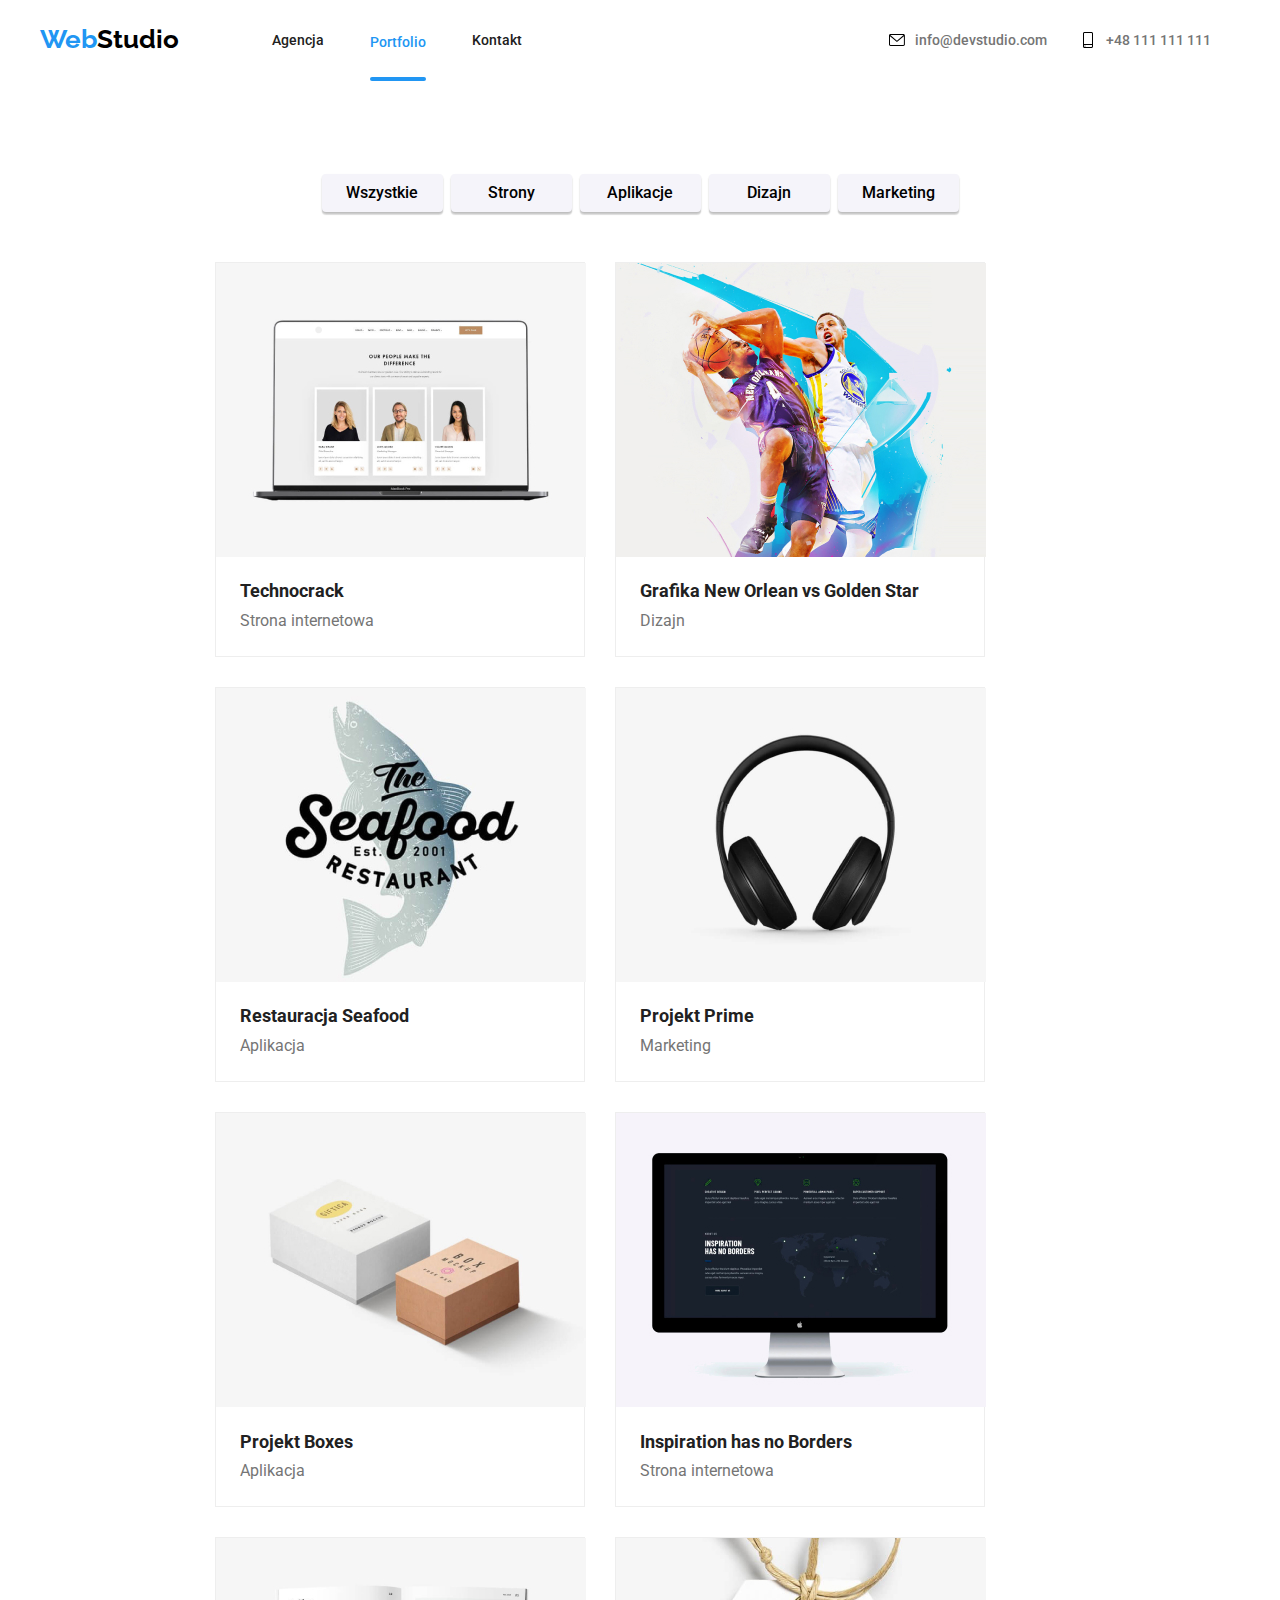
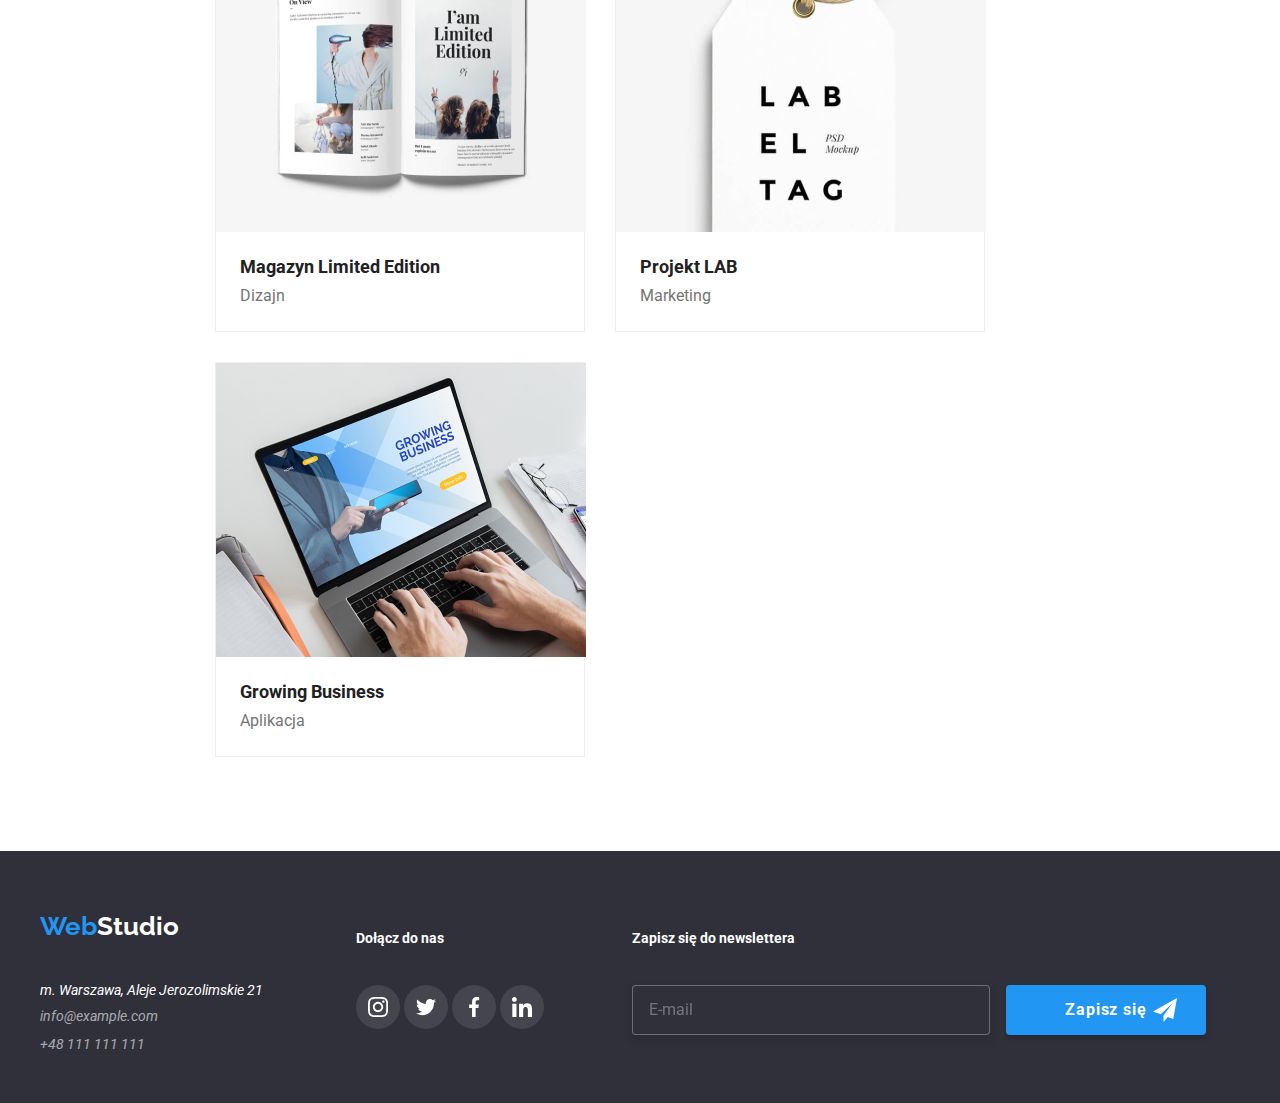
==== portfolio.html @ 0b4c778d "Initial commit" ====
<!DOCTYPE html>
<html lang="pl-PL">
  <head>
    <link
      rel="stylesheet"
      href="https://cdnjs.cloudflare.com/ajax/libs/modern-normalize/1.1.0/modern-normalize.css"
      integrity="sha512-Y0MM+V6ymRKN2zStTqzQ227DWhhp4Mzdo6gnlRnuaNCbc+YN/ZH0sBCLTM4M0oSy9c9VKiCvd4Jk44aCLrNS5Q=="
      crossorigin="anonymous"
      referrerpolicy="no-referrer"
    />
    <meta charset="UTF-8" />
    <meta http-equiv="X-UA-Compatible" content="IE=edge" />
    <meta name="viewport" content="width=device-width, initial-scale=1.0" />
    <title>Portfolio</title>
    <link
      href="https://fonts.googleapis.com/css2?family=Roboto:wght@400;500;700&display=swap"
      rel="stylesheet"
    />
    <link
      href="https://fonts.googleapis.com/css2?family=Raleway:wght@700&family=Roboto:wght@400;500;700&display=swap"
      rel="stylesheet"
    />
    <link rel="stylesheet" href="./css/main.min.css" />
  </head>
  <header class="header__section">
    <a href="index.html" class="header__webstudio"
      >Web<span class="header__studio-item">Studio</span></a
    >
    <nav class="header__link-item">
      <a href="./index.html" class="header__link ">Agencja </a>
      <a href="./portfolio.html" class="header__link color-line">Portfolio</a>
      <a href="./index.html" class="header__link">Kontakt</a>
    </nav>
    <div class="header__contact">
      <a href="mailto:info@devstudio.com" class="header__mail">
        <svg class="header__icon-mail-tel" height="16">
          <use href="./images/icons.svg#icon-email"></use>
        </svg>
        info@devstudio.com</a
      >
      <a href="tel:+48111111111" class="header__tel">
        <svg class="header__icon-mail-tel" height="16">
          <use href="./images/icons.svg#icon-smartphone"></use>
        </svg>
        +48 111 111 111</a
      >
    </div>
  </header>
    <main>
      <section class="box-button">
        <button class="btn">Wszystkie</button>
        <button class="btn">Strony</button>
        <button class="btn">Aplikacje</button>
        <button class="btn">Dizajn</button>
        <button class="btn">Marketing</button>
      </section>
      <section class="projects">
        <ul class="projects__box-set">
          <li class="projects__section-gray">
            <img
              src="./images/technocrack.jpeg"
              width="370"
              height="294"
              alt="Laptop"
            />
            <div class="box roll-up">
              <div class="overlay">
                <p>
                  Technocrack jest popularną platformą wykorzystywaną do
                  rozpowszechniania koronawirusa. Firmy wykorzystują tę
                  platformę do celów szpiegowskich i ataków na niezabezpieczone
                  serwery konkurencji
                </p>
              </div>
            </div>
            <p class="projects__menu-name">Technocrack</p>
            <p class="projects__menu-description">Strona internetowa</p>
          </li>
          <li class="projects__section-gray">
            <img
              src="./images/new_orleans.jpeg"
              width="370"
              height="294"
              alt="Gracze basketball"
            />
            <div class="box roll-up">
              <div class="overlay">
                <p>
                  Technocrack jest popularną platformą wykorzystywaną do
                  rozpowszechniania koronawirusa. Firmy wykorzystują tę
                  platformę do celów szpiegowskich i ataków na niezabezpieczone
                  serwery konkurencji
                </p>
              </div>
            </div>
            <p class="projects__menu-name">Grafika New Orlean vs Golden Star</p>
            <p class="projects__menu-description">Dizajn</p>
          </li>
          <li class="projects__section-gray">
            <img
              src="./images/seafood.jpeg"
              width="370"
              height="294"
              alt="Restauracja Seafood"
            />
            <div class="box roll-up">
              <div class="overlay">
                <p>
                  Technocrack jest popularną platformą wykorzystywaną do
                  rozpowszechniania koronawirusa. Firmy wykorzystują tę
                  platformę do celów szpiegowskich i ataków na niezabezpieczone
                  serwery konkurencji
                </p>
              </div>
            </div>
            <p class="projects__menu-name">Restauracja Seafood</p>
            <p class="projects__menu-description">Aplikacja</p>
          </li>
          <li class="projects__section-gray">
            <img
              src="./images/prime.jpeg"
              width="370"
              height="294"
              alt="Słuchawki"
            />
            <div class="box roll-up">
              <div class="overlay">
                <p>
                  Technocrack jest popularną platformą wykorzystywaną do
                  rozpowszechniania koronawirusa. Firmy wykorzystują tę
                  platformę do celów szpiegowskich i ataków na niezabezpieczone
                  serwery konkurencji
                </p>
              </div>
            </div>
            <p class="projects__menu-name">Projekt Prime</p>
            <p class="projects__menu-description">Marketing</p>
          </li>
          <li class="projects__section-gray">
            <img
              src="./images/boxes.jpeg"
              width="370"
              height="294"
              alt="Pudełka"
            />
            <div class="box roll-up">
              <div class="overlay">
                <p>
                  Technocrack jest popularną platformą wykorzystywaną do
                  rozpowszechniania koronawirusa. Firmy wykorzystują tę
                  platformę do celów szpiegowskich i ataków na niezabezpieczone
                  serwery konkurencji
                </p>
              </div>
            </div>
            <p class="projects__menu-name">Projekt Boxes</p>
            <p class="projects__menu-description">Aplikacja</p>
          </li>
          <li class="projects__section-gray">
            <img
              src="./images/monitor.jpeg"
              width="370"
              height="294"
              alt="Monitor"
            />
            <div class="box roll-up">
              <div class="overlay">
                <p>
                  Technocrack jest popularną platformą wykorzystywaną do
                  rozpowszechniania koronawirusa. Firmy wykorzystują tę
                  platformę do celów szpiegowskich i ataków na niezabezpieczone
                  serwery konkurencji
                </p>
              </div>
            </div>
            <p class="projects__menu-name">Inspiration has no Borders</p>
            <p class="projects__menu-description">Strona internetowa</p>
          </li>
          <li class="projects__section-gray">
            <img
              src="./images/press.jpeg"
              width="370"
              height="294"
              alt="Magazyn"
            />
            <div class="box roll-up">
              <div class="overlay">
                <p>
                  Technocrack jest popularną platformą wykorzystywaną do
                  rozpowszechniania koronawirusa. Firmy wykorzystują tę
                  platformę do celów szpiegowskich i ataków na niezabezpieczone
                  serwery konkurencji
                </p>
              </div>
            </div>
            <p class="projects__menu-name">Magazyn Limited Edition</p>
            <p class="projects__menu-description">Dizajn</p>
          </li>
          <li class="projects__section-gray">
            <img src="./images/lab.jpeg" width="370" height="294" alt="LAB" />
            <div class="box roll-up">
              <div class="overlay">
                <p>
                  Technocrack jest popularną platformą wykorzystywaną do
                  rozpowszechniania koronawirusa. Firmy wykorzystują tę
                  platformę do celów szpiegowskich i ataków na niezabezpieczone
                  serwery konkurencji
                </p>
              </div>
            </div>
            <p class="projects__menu-name">Projekt LAB</p>
            <p class="projects__menu-description">Marketing</p>
          </li>
          <li class="projects__section-gray">
            <img
              src="./images/business.jpeg"
              width="370"
              height="294"
              alt="Laptop"
            />
            <div class="box roll-up">
              <div class="overlay">
                <p>
                  Technocrack jest popularną platformą wykorzystywaną do
                  rozpowszechniania koronawirusa. Firmy wykorzystują tę
                  platformę do celów szpiegowskich i ataków na niezabezpieczone
                  serwery konkurencji
                </p>
              </div>
            </div>
            <p class="projects__menu-name">Growing Business</p>
            <p class="projects__menu-description">Aplikacja</p>
          </li>
        </ul>
      </section>
    </main>
    <footer class="footer">
      <section class="footer__adress">
        <div class="footer__container footer__media-set">
          <div class="footer__set-logo-adress">
            <a href="index.html" class="footer__webstudio-item"
              >Web<span class="footer__studio-item">Studio</span></a
            >
            <address>
              <div class="footer__street-item">
                <p class="footer__addr-street">
                  m. Warszawa, Aleje Jerozolimskie 21
                </p>
              </div>
              <div class="footer__adress-item">
                <a
                  href="mailto:info@example.com"
                  class="footer__mail-tel-item header__link"
                  >info@example.com</a
                >
              </div>
              <div class="footer__adress-item">
                <a
                  href="tel:+48111111111"
                  class="footer__mail-tel-item header__link"
                  >+48 111 111 111</a
                >
              </div>
            </address>
          </div>
          <div class="footer-social-media">
            <h4 class="footer__white_writing">Dołącz do nas</h4>
            <div class="social-media">
              <svg class="footer__social-media-icon">
                <use
                  href="./images/icons.svg#icon-instagram"
                  width="20"
                  height="20"
                  x="12"
                  y="12"
                ></use>
              </svg>
              <svg class="footer__social-media-icon">
                <use
                  href="./images/icons.svg#icon-twitter"
                  width="20"
                  height="20"
                  x="12"
                  y="12"
                ></use>
              </svg>
              <svg class="footer__social-media-icon">
                <use
                  href="./images/icons.svg#icon-facebook"
                  width="20"
                  height="20"
                  x="12"
                  y="12"
                ></use>
              </svg>
              <svg class="footer__social-media-icon">
                <use
                  href="./images/icons.svg#icon-linkedin"
                  width="20"
                  height="20"
                  x="12"
                  y="12"
                ></use>
              </svg>
            </div>
          </div>
          <div class="footer__newsletter">
              <h4>Zapisz się do newslettera</h4>
              <div class="footer-email"></div>
                <input
                  class="footer__input-newsletter"
                  type="email"
                  name="email"
                  required
                  placeholder="E-mail"
                />
                <button class="btn-services button-second" type="submit">
                  <span class="footer__title-newsletter">Zapisz się</span>
                </button>
                <svg class="footer__icon-send" viewBox="0 0 32 32" width="24">
                  <use href="./images/icons.svg#icon-send"></use>
                </svg>
            </div>
          </div>
        </div>
      </section>
    </footer>
  </body>
</html>
---- css/main.min.css ----
header{margin:auto;height:80px;width:100%;display:-webkit-box;display:-ms-flexbox;display:flex;justify-items:center;width:1200px}.header__container{display:-webkit-box;display:-ms-flexbox;display:flex;justify-items:center;width:1200px}.header__link{color:#212121;font-weight:500;font-size:14px;padding-right:46px;-webkit-transition:250ms cubic-bezier(0.4, 0, 0.2, 1);transition:250ms cubic-bezier(0.4, 0, 0.2, 1)}.header__link:hover,.header__link:focus{color:#2196f3}.header__mail{display:-webkit-box;display:-ms-flexbox;display:flex;width:161px;font-weight:500;font-size:14px;color:#757575;-webkit-transition:250ms cubic-bezier(0.4, 0, 0.2, 1);transition:250ms cubic-bezier(0.4, 0, 0.2, 1)}.header__mail:hover .header__icon-mail-tel,.header__tel:hover .header__icon-mail-tel{fill:#2196f3}.header__mail:hover,.header__mail:focus{color:#2196f3;fill:#2196f3;-webkit-transition:250ms cubic-bezier(0.4, 0, 0.2, 1);transition:250ms cubic-bezier(0.4, 0, 0.2, 1)}.header__tel{display:-webkit-box;display:-ms-flexbox;display:flex;width:160px;font-weight:500;font-size:14px;color:#757575;-webkit-transition:250ms cubic-bezier(0.4, 0, 0.2, 1);transition:250ms cubic-bezier(0.4, 0, 0.2, 1)}.header__tel:hover,.header__tel:focus{color:#2196f3;fill:#2196f3;-webkit-transition:250ms cubic-bezier(0.4, 0, 0.2, 1);transition:250ms cubic-bezier(0.4, 0, 0.2, 1)}.header__icon-mail{width:16px;margin-right:10px}.header__studio-item{font-family:"Raleway",sans-serif;font-weight:700;font-size:26px;line-height:31px;color:#000;padding-right:93px}.header__webstudio{font-family:"Raleway",sans-serif;font-weight:700;font-size:26px;line-height:31px;color:#2196f3;padding-top:24px;margin:0px}.header__link-item{display:-webkit-box;display:-ms-flexbox;display:flex;width:630px;margin:0px;padding-top:32px}.header__contact{margin:0px;padding-top:32px;display:-webkit-box;display:-ms-flexbox;display:flex;gap:30px}.header__icon-mail-tel{width:16px;margin-right:10px}body{margin:0;font-family:"Roboto",sans-serif;font-weight:400;font-size:16px;background:var(--Ligth-Grey)}ul{list-style-type:none}a{text-decoration:none}a [href],.btn{cursor:pointer;-webkit-transition:250ms cubic-bezier(0.4, 0, 0.2, 1);transition:250ms cubic-bezier(0.4, 0, 0.2, 1)}h3{font-weight:700;font-size:14px}h4{color:#fff;font-family:"Roboto",sans-serif;font-weight:700;line-height:16px;font-size:14px}.slider{margin-top:1px;max-width:1600vw;height:600px}.slider__container{position:absolute;width:100%;height:600px;background-color:rgba(47,48,58,.4);background-image:-webkit-gradient(linear, left bottom, left top, from(rgba(44, 44, 44, 0.7)), color-stop(35%, rgba(44, 44, 44, 0.2)), color-stop(65%, rgba(44, 44, 44, 0.2)), color-stop(65%, rgba(44, 44, 44, 0.2)), to(rgba(44, 44, 44, 0.7))),url("../images/team.png");background-image:linear-gradient(0deg, rgba(44, 44, 44, 0.7) 0%, rgba(44, 44, 44, 0.2) 35%, rgba(44, 44, 44, 0.2) 65%, rgba(44, 44, 44, 0.2) 65%, rgba(44, 44, 44, 0.7) 100%),url("../images/team.png");background-repeat:norepeat;background-position:center;display:-webkit-box;display:-ms-flexbox;display:flex;-webkit-box-orient:vertical;-webkit-box-direction:normal;-ms-flex-direction:column;flex-direction:column;-webkit-box-align:center;-ms-flex-align:center;align-items:center}.slider__header{font-weight:900;font-size:44px;text-align:center;text-transform:uppercase;color:#fff;padding-top:200px;padding-bottom:50px;margin:0px}.offer__button{margin:0px}.btn-services{background-color:#2196f3;-webkit-box-shadow:0px 4px 4px rgba(0,0,0,.15);box-shadow:0px 4px 4px rgba(0,0,0,.15);border-radius:4px;width:200px;height:50px}.btn-services:hover{background-color:rgba(17,135,232,.8941176471);-webkit-transition:250ms cubic-bezier(0.4, 0, 0.2, 1);transition:250ms cubic-bezier(0.4, 0, 0.2, 1)}.button{display:-webkit-box;display:-ms-flexbox;display:flex;-webkit-box-pack:center;-ms-flex-pack:center;justify-content:center;padding-top:30px}.button-newsletter{margin-left:12px;position:absolute;background-color:#2196f3;-webkit-box-shadow:0px 4px 4px rgba(0,0,0,.15);box-shadow:0px 4px 4px rgba(0,0,0,.15);border-radius:4px;fill:#fff;color:#fff;cursor:pointer;-webkit-transition:250ms cubic-bezier(0.4, 0, 0.2, 1);transition:250ms cubic-bezier(0.4, 0, 0.2, 1)}.button-second{background:#2196f3;border-radius:4px;font-weight:700;font-size:16px;line-height:1.88;letter-spacing:.06em;-webkit-box-shadow:0px 4px 4px rgba(0,0,0,.15);box-shadow:0px 4px 4px rgba(0,0,0,.15);border:0;border-radius:4px;color:#fff;cursor:pointer}.button-second:hover{-webkit-transition:250ms cubic-bezier(0.4, 0, 0.2, 1);transition:250ms cubic-bezier(0.4, 0, 0.2, 1);background-color:rgba(17,135,232,.95)}.btn{width:121px;height:38px;font-weight:500;font-size:16px;text-align:center;background-color:#f5f4fa;border-radius:4px;-webkit-box-shadow:0px 3px 1px rgba(0,0,0,.1),0px 1px 2px rgba(0,0,0,.08),0px 2px 2px rgba(0,0,0,.12);box-shadow:0px 3px 1px rgba(0,0,0,.1),0px 1px 2px rgba(0,0,0,.08),0px 2px 2px rgba(0,0,0,.12);border-radius:4px;border:0px;margin:0px 4px}.btn:hover{color:#fff;background-color:#2196f3}.main{display:-webkit-box;display:-ms-flexbox;display:flex;-ms-flex-preferred-size:calc((100% - 90px)/4);flex-basis:calc((100% - 90px)/4);-webkit-box-pack:center;-ms-flex-pack:center;justify-content:center;padding-bottom:94px}.main__container{width:1200px;display:block}.main__container-icon{padding:0px;margin:94px 0 0 0;display:-webkit-box;display:-ms-flexbox;display:flex;-webkit-column-gap:30px;-moz-column-gap:30px;column-gap:30px}.main__container-icon-item{width:270px;height:120px;background:#f5f4fa;border-radius:4px;margin-bottom:30px;display:-webkit-box;display:-ms-flexbox;display:flex;-webkit-box-pack:center;-ms-flex-pack:center;justify-content:center;-webkit-box-align:center;-ms-flex-align:center;align-items:center;color:red;margin:0}.main__proper-set{width:1200px;display:-webkit-box;display:-ms-flexbox;display:flex;padding:30px 0 0 0;-webkit-box-pack:center;-ms-flex-pack:center;justify-content:center;margin:0}.main__header{margin-right:30px}.main__txt-body{font-family:"Roboto";font-weight:400;font-size:14px;line-height:24px;color:#757575;width:270px;height:75px}h3{padding-bottom:10px}.main__main-txt-body{font-weight:400;font-size:14px;color:#757575;width:270px;height:75px;margin:0px}.team{padding-top:94px;background-color:#f5f4fa;margin:0px;display:-webkit-box;display:-ms-flexbox;display:flex;-webkit-box-pack:center;-ms-flex-pack:center;justify-content:center}.team__container{margin:0px}.team__header{text-align:center;font-weight:700;font-size:36px;line-height:42px;color:#212121;margin:0px;padding-top:94px}.team__box-team{display:-webkit-box;display:-ms-flexbox;display:flex;-webkit-box-pack:center;-ms-flex-pack:center;justify-content:center;display:flex-box;-ms-flex-preferred-size:calc((100% - 90px)/4);flex-basis:calc((100% - 90px)/4);gap:30px;padding-top:186px;margin:0px;padding:50px 215px 94px 215px}.team__box-item{background-color:#fff;width:270px;-webkit-box-shadow:0px 1px 3px rgba(0,0,0,.12),0px 1px 1px rgba(0,0,0,.14),0px 2px 1px rgba(0,0,0,.2);box-shadow:0px 1px 3px rgba(0,0,0,.12),0px 1px 1px rgba(0,0,0,.14),0px 2px 1px rgba(0,0,0,.2);border-radius:0px 0px 4px 4px}.team__txt-position{font-weight:400;font-size:16px;color:#757575;text-align:center}.team__txt-name{font-weight:500;font-size:16px;text-align:center;margin-top:30px}.team__social-media{padding:16px 32px 18px 32px;height:56px;padding:0;display:-webkit-box;display:-ms-flexbox;display:flex;-webkit-box-pack:center;-ms-flex-pack:center;justify-content:center;gap:10px;-webkit-box-orient:horizontal;-webkit-box-direction:normal;-ms-flex-direction:row;flex-direction:row;margin-bottom:30px;-webkit-transition:250ms cubic-bezier(0.4, 0, 0.2, 1);transition:250ms cubic-bezier(0.4, 0, 0.2, 1)}.team__social-media-icon{fill:#afb1b8;width:44px;height:44px;border-radius:50%;background-color:#fff;cursor:pointer;-webkit-transition:250ms cubic-bezier(0.4, 0, 0.2, 1);transition:250ms cubic-bezier(0.4, 0, 0.2, 1)}.team__social-media-icon:hover{background-color:#2196f3;fill:#fff}.our-customers{width:auto}.our-customers__header{text-align:center;font-weight:700;font-size:36px;line-height:42px;color:#212121;margin:0px;padding-top:94px}.our-customers__container{display:-webkit-box;display:-ms-flexbox;display:flex;-webkit-box-pack:center;-ms-flex-pack:center;justify-content:center;justify-items:center;padding:50px 0 94px 0;gap:30px}.our-customers__client-box{display:-webkit-box;display:-ms-flexbox;display:flex;-webkit-box-pack:center;-ms-flex-pack:center;justify-content:center;justify-items:center;-webkit-box-align:center;-ms-flex-align:center;align-items:center;width:170px;height:92px;border:1px solid #afb1b8;border-radius:4px;cursor:pointer}.our-customers__icon{width:106;height:60;fill:#afb1b8;cursor:pointer;-webkit-transition:250ms cubic-bezier(0.4, 0, 0.2, 1);transition:250ms cubic-bezier(0.4, 0, 0.2, 1)}.our-customers__client-box:hover{border:1px solid #2196f3}.our-customers__icon:hover{fill:#2196f3}.footer{display:-webkit-box;display:-ms-flexbox;display:flex;width:100%;height:252px;background:#2f303a;display:flex;-webkit-box-pack:center;-ms-flex-pack:center;justify-content:center}.footer__adress{display:block;padding-top:60px}.footer__container{width:1200px;display:block}.footer__media-set{display:-webkit-box;display:-ms-flexbox;display:flex;gap:70px}.footer__set-logo-adress{width:246px}.footer__webstudio-item{font-family:"Raleway";font-style:normal;font-weight:700;font-size:26px;color:#2196f3}.footer__studio-item{font-family:"Raleway";font-weight:700;font-size:26px;line-height:31px;color:#fff}.footer__street-item{padding-top:20px;width:1200px}.footer__addr-street{font-weight:400;font-size:14px;color:#fff;margin:0px;padding-top:20px}.footer__mail-tel-item{font-weight:400;font-size:14px;color:rgba(255,255,255,.6)}.white-writing_footer{margin:0;padding:0}.footer-social-media{display:block;width:206px}.footer__input-newsletter{position:relative;width:358px;height:50px;border:1px solid rgba(255,255,255,.3);-webkit-filter:drop-shadow(0px 4px 4px rgba(0, 0, 0, 0.15));filter:drop-shadow(0px 4px 4px rgba(0, 0, 0, 0.15));border-radius:4px;background-color:#2f303a;margin:0;color:#fff;padding-left:16px;margin-right:12px}.footer__tilte-newsletter{display:-webkit-box;display:-ms-flexbox;display:flex;-webkit-box-align:center;-ms-flex-align:center;align-items:center;text-align:center;margin-top:15px;padding-left:42px;margin:0;font-family:"Roboto";font-style:normal;font-weight:700;font-size:16px;line-height:30px;letter-spacing:.06em;color:#fff}.footer-social-media{display:block;width:206px}.footer__social-media-icon{margin-top:20px;fill:#fff;width:44px;height:44px;border-radius:50%;background-color:rgba(255,255,255,.1);cursor:pointer;-webkit-transition:250ms cubic-bezier(0.4, 0, 0.2, 1);transition:250ms cubic-bezier(0.4, 0, 0.2, 1)}.footer__social-media-icon:hover,.footer__social-media-icon:focus{background-color:#2196f3;fill:#fff}.footer__icon-send{position:absolute;margin-top:13px;margin-left:-53px;fill:#fff}.footer-email{padding-top:20px}.footer__adress-item{padding-top:9px;-webkit-transition:250ms cubic-bezier(0.4, 0, 0.2, 1);transition:250ms cubic-bezier(0.4, 0, 0.2, 1)}.color-line{color:#2196f3;position:relative;top:2px}.color-line::after{position:relative;display:block;content:"";top:27px;width:100%;height:4px;border-radius:2px;background-color:#2196f3;pointer-events:none}.backdrop{display:-webkit-box;display:-ms-flexbox;display:flex;-webkit-box-align:center;-ms-flex-align:center;align-items:center;-webkit-box-pack:center;-ms-flex-pack:center;justify-content:center;position:fixed;top:0;min-width:100%;min-height:100%;background-color:rgba(0,0,0,.2);-webkit-transition:opacity 500ms cubic-bezier(0.4, 0, 0.2, 1);transition:opacity 500ms cubic-bezier(0.4, 0, 0.2, 1)}.is-hidden{visibility:hidden;opacity:0;pointer-events:none;-webkit-transition:500ms cubic-bezier(0.4, 0, 0.2, 1);transition:500ms cubic-bezier(0.4, 0, 0.2, 1)}.modal{position:relative;height:581px;width:528px;background-color:#fff;border-radius:4px}.modal>form>ul{display:-webkit-box;display:-ms-flexbox;display:flex;-webkit-box-orient:vertical;-webkit-box-direction:normal;-ms-flex-direction:column;flex-direction:column;-webkit-box-align:center;-ms-flex-align:center;align-items:center;padding:10px}.modal>form>ul>li:not(:nth-child(3))>label{display:-webkit-box;display:-ms-flexbox;display:flex;-webkit-box-orient:vertical;-webkit-box-direction:normal;-ms-flex-direction:column;flex-direction:column;position:relative;font-weight:400;font-size:12px;line-height:14px;letter-spacing:.01em;color:#757575;-webkit-transition:250ms cubic-bezier(0.4, 0, 0.2, 1);transition:250ms cubic-bezier(0.4, 0, 0.2, 1)}.modal>form>ul>li>label:focus,.modal>form>ul>li>label:hover{fill:#2196f3}.modal>form>ul>li>label>input:focus,.modal>form>ul>li>label>input:hover{border-color:#2196f3}.modal>form>ul>li>label>textarea:focus,.modal>form>ul>li>label>textarea:hover{border-color:#2196f3}.modal>form>ul>li>label>svg{position:absolute;width:18px;height:18px;left:12px;bottom:21px}.modal>form>ul>li>label>input{-webkit-box-sizing:border-box;box-sizing:border-box;min-width:448px;min-height:40px;border:1px solid rgba(33,33,33,.2);border-radius:4px;margin-top:4px;margin-bottom:10px;padding-left:42px}.modal>form>ul>li>label>textarea{-webkit-box-sizing:border-box;box-sizing:border-box;min-height:120px;min-width:448px;border:1px solid rgba(33,33,33,.2);border-radius:4px;padding:12px;margin-top:4px;resize:none}.modal>form>ul>li>h1{height:23px;width:448px;font-family:Roboto;font-size:20px;font-weight:700;line-height:23px;letter-spacing:.03em;text-align:center;padding-bottom:12px}.modal>form>ul>li:last-child>button{margin-top:10px}.link-modal{color:#2196f3}.link-modal:hover{color:rgba(29,37,255,.999)}.check-text{font-family:"Roboto";height:24px;font-weight:400;font-size:14px;line-height:24px;letter-spacing:.03em;color:#757575;margin-left:7px}.check-box>input{-webkit-appearance:none;-moz-appearance:none;appearance:none}.check-box>label{display:-webkit-box;display:-ms-flexbox;display:flex;-webkit-box-align:center;-ms-flex-align:center;align-items:center}.check-box>label>div{cursor:pointer;display:-webkit-box;display:-ms-flexbox;display:flex;-webkit-box-align:center;-ms-flex-align:center;align-items:center;width:16px;height:15px;-webkit-box-sizing:border-box;box-sizing:border-box;border:solid 2px #212121;border-radius:2px;opacity:2;-webkit-transition:250ms cubic-bezier(0.4, 0, 0.2, 1);transition:250ms cubic-bezier(0.4, 0, 0.2, 1);background-color:#fff}.check-box>input:checked+label>div>svg{width:16px;height:15px;-webkit-box-sizing:border-box;box-sizing:border-box;border:solid 0px #2196f3;fill:#fff;border-radius:2px;opacity:1;-webkit-transition:250ms cubic-bezier(0.4, 0, 0.2, 1);transition:250ms cubic-bezier(0.4, 0, 0.2, 1);background-color:#2196f3}.check-box>input:not(:checked)+label>div>svg{opacity:0}.check-box input:checked+label>div{border:solid 0px #2196f3}.close{position:absolute;height:30px;width:30px;right:8px;border:1px solid rgba(0,0,0,.1);border-radius:50%;top:8px;fill:#212121;cursor:pointer;-webkit-transform:scale(1);transform:scale(1);padding:6px}.close:hover{border:1px solid rgba(152,24,24,.361);fill:#757575}.text-item-modal{font-family:"Roboto";font-style:normal;font-weight:700;font-size:20px;line-height:23px;text-align:center;letter-spacing:.03em}.box-button{background-color:var(--Withe);padding-bottom:1px;padding:94px 0px 50px 0px;display:-webkit-box;display:-ms-flexbox;display:flex;-webkit-box-pack:center;-ms-flex-pack:center;justify-content:center}.hidden{background-color:#fff;padding-bottom:1px;padding:94px 0px 50px 0px;display:-webkit-box;display:-ms-flexbox;display:flex;-webkit-box-pack:center;-ms-flex-pack:center;justify-content:center}.projects{padding-bottom:94px;margin:0px;display:-webkit-box;display:-ms-flexbox;display:flex;-webkit-box-pack:center;-ms-flex-pack:center;justify-content:center}.projects__box-set{position:relative;display:-webkit-box;display:-ms-flexbox;display:flex;gap:30px;-webkit-column-gap:30px;-moz-column-gap:30px;column-gap:30px;-ms-flex-wrap:wrap;flex-wrap:wrap;margin:0px;width:1600px;padding-left:215px}.projects__section-gray{position:relative;display:flex-box;-ms-flex-preferred-size:calc((100% - 60px)/3);flex-basis:calc((100% - 60px)/3);max-width:370px;max-height:404px;background-color:#fff;border:1px solid #eee;-webkit-box-pack:center;-ms-flex-pack:center;justify-content:center;margin:0px;cursor:pointer;-webkit-transition:250ms cubic-bezier(0.4, 0, 0.2, 1);transition:250ms cubic-bezier(0.4, 0, 0.2, 1)}.projects__section-gray:hover{-webkit-box-shadow:0px 1px 1px rgba(0,0,0,.12),0px 4px 4px rgba(0,0,0,.06),1px 4px 6px rgba(0,0,0,.16);box-shadow:0px 1px 1px rgba(0,0,0,.12),0px 4px 4px rgba(0,0,0,.06),1px 4px 6px rgba(0,0,0,.16)}.projects__menu-name{font-weight:700;font-size:18px;color:#212121;padding-left:24px;margin-top:20px;margin-bottom:0px}.projects__menu-description{font-weight:400;font-size:16px;line-height:30px;color:#757575;padding-left:24px;padding-top:4px;margin:0px;margin-bottom:20px}.overlay{position:absolute;top:0;left:0;width:auto;height:auto;background-color:rgba(33,150,243,.9019607843);-webkit-transform:translateY(100%);transform:translateY(100%);-webkit-transition:-webkit-transform 500ms cubic-bezier(0.4, 0, 0.2, 1);transition:-webkit-transform 500ms cubic-bezier(0.4, 0, 0.2, 1);transition:transform 500ms cubic-bezier(0.4, 0, 0.2, 1);transition:transform 500ms cubic-bezier(0.4, 0, 0.2, 1), -webkit-transform 500ms cubic-bezier(0.4, 0, 0.2, 1)}.overlay>p{font-weight:400;font-size:18px;line-height:28px;color:#fff;padding:49px 45px 49px 24px;margin:0}.overlay code{display:inline-block;padding:2px 4px;background-color:#fff;color:#fff}.roll-up{position:absolute;-webkit-box-sizing:border-box;box-sizing:border-box;bottom:98px;width:370px;height:294px;overflow:hidden;-webkit-transition:250ms cubic-bezier(0.4, 0, 0.2, 1);transition:250ms cubic-bezier(0.4, 0, 0.2, 1)}.roll-up:hover .overlay{-webkit-transform:translatex(0);transform:translatex(0)}.offer{width:100%;padding-bottom:94px;margin:0px;display:block;justify-items:center}.offer__container{margin:0px;padding-top:94px}.offer__header{text-align:center;font-weight:700;font-size:36px;line-height:42px;color:#212121}.offer__img{padding:50px 0px 0px 0px;display:-webkit-box;display:-ms-flexbox;display:flex;justify-items:center;-webkit-box-pack:center;-ms-flex-pack:center;justify-content:center;-ms-flex-preferred-size:calc((100% - 60px)/3);flex-basis:calc((100% - 60px)/3);gap:30px;margin:0px;padding-bottom:94px}.offer__thumb{position:relative;margin:10px;overflow:hidden}.offer__thumb>.label{position:absolute;top:224px;right:0;margin:0;width:370px;height:70px;padding-top:27px;text-align:center;font-family:"Roboto";font-weight:700;font-size:14px;line-height:16px;letter-spacing:.03em;text-transform:uppercase;background:rgba(47,48,58,.8);color:#fff}/*# sourceMappingURL=main.min.css.map */
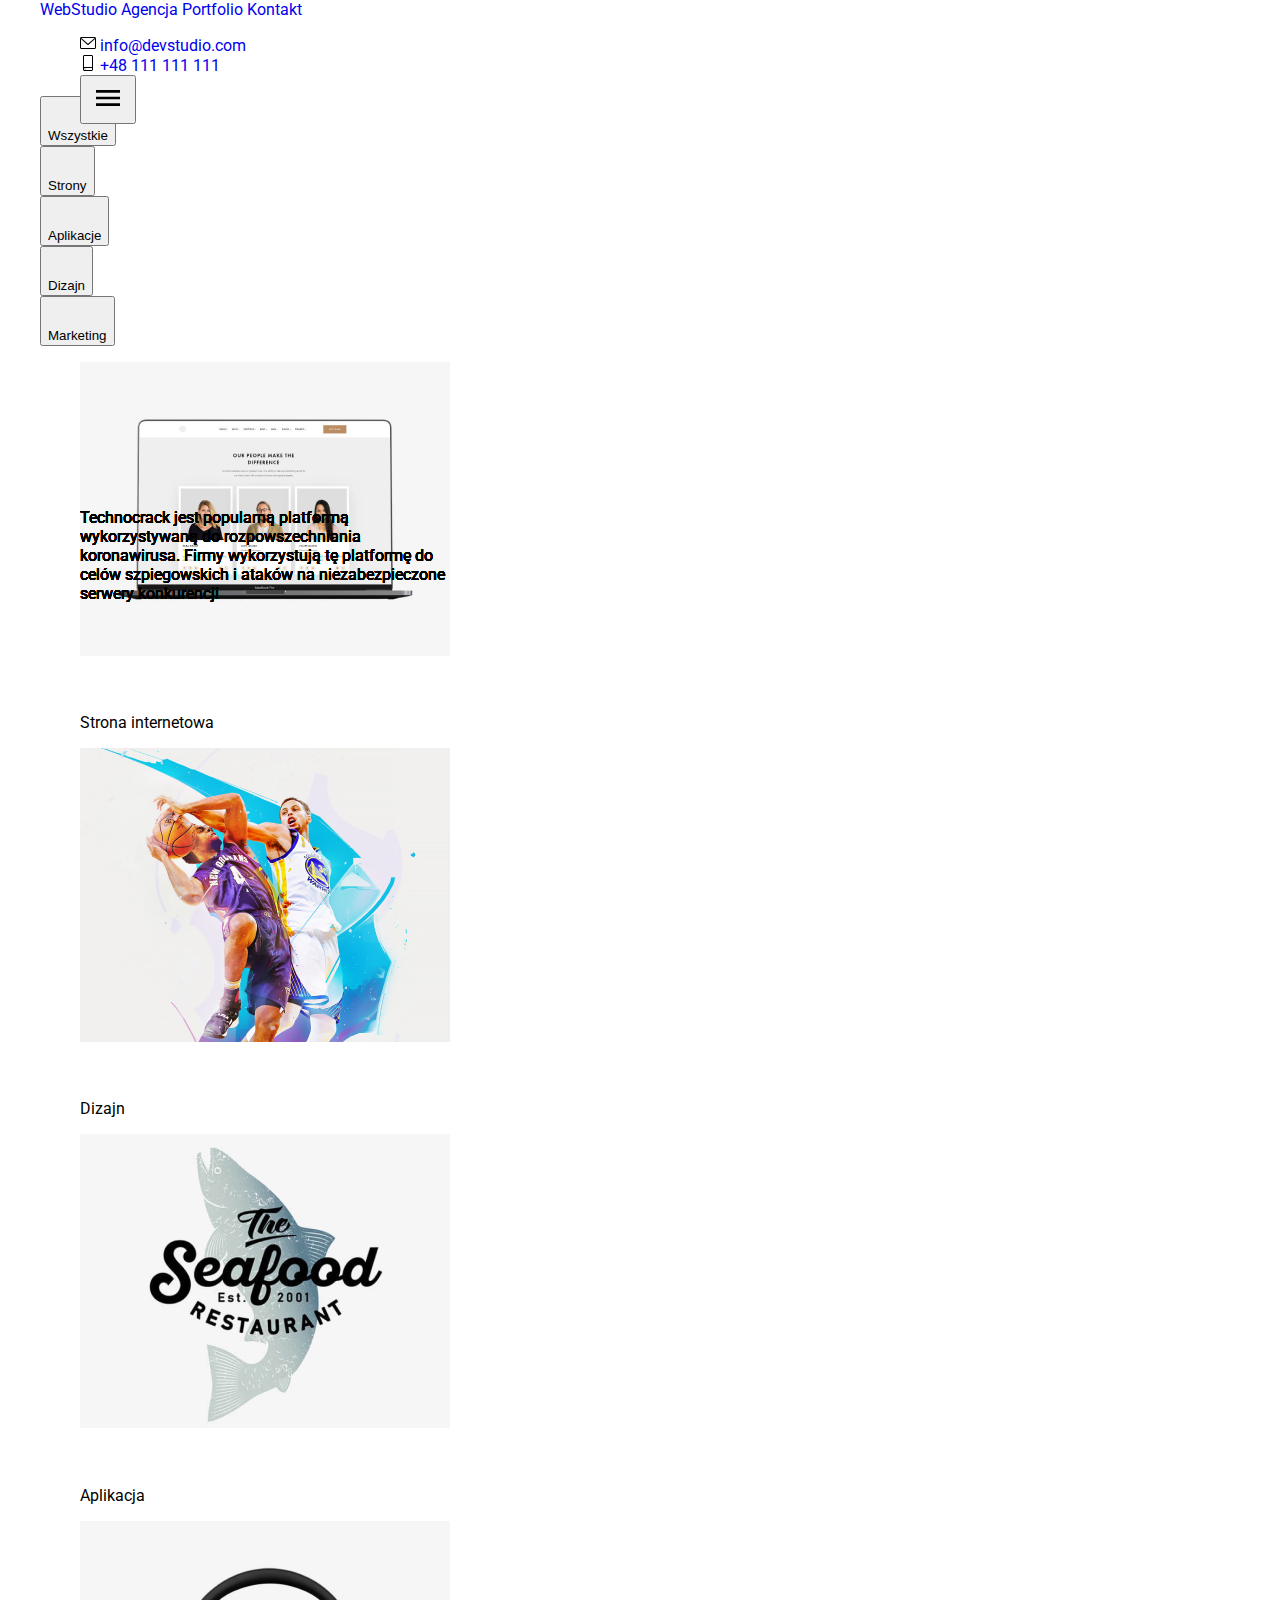
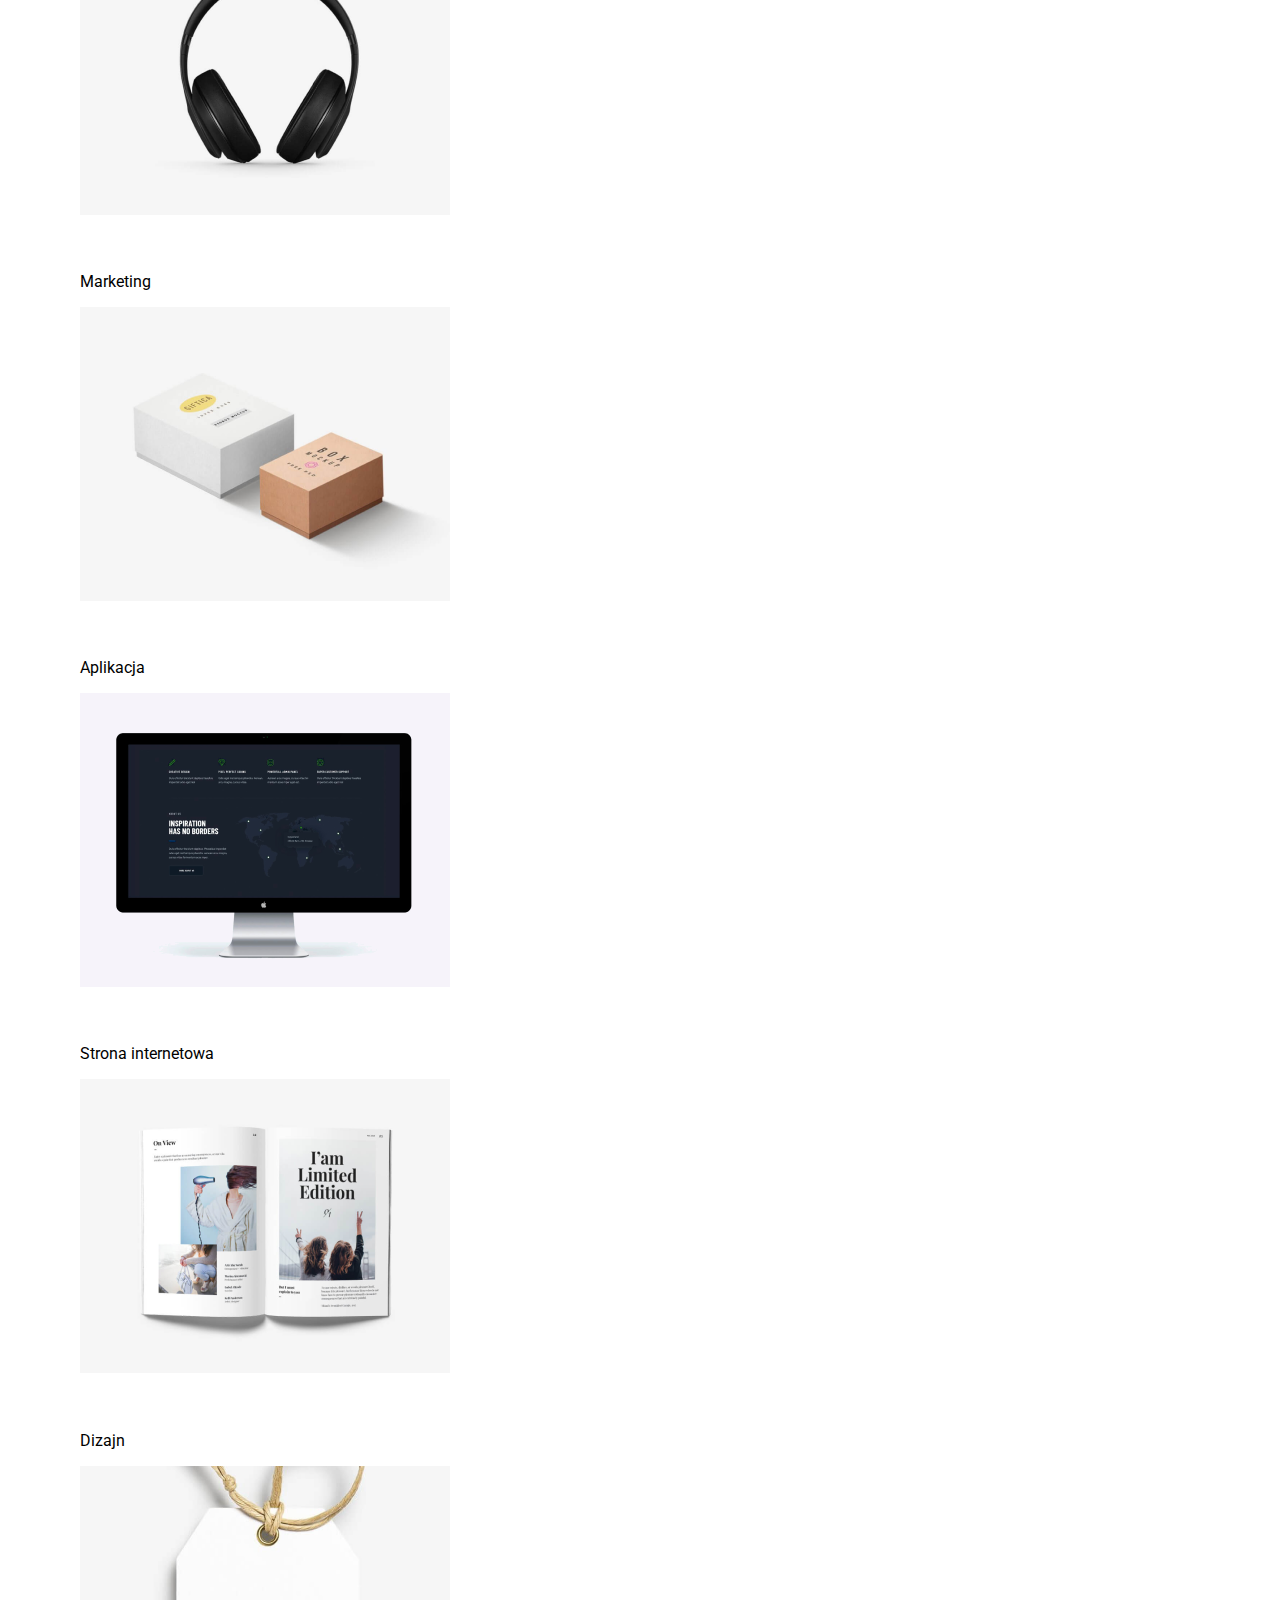
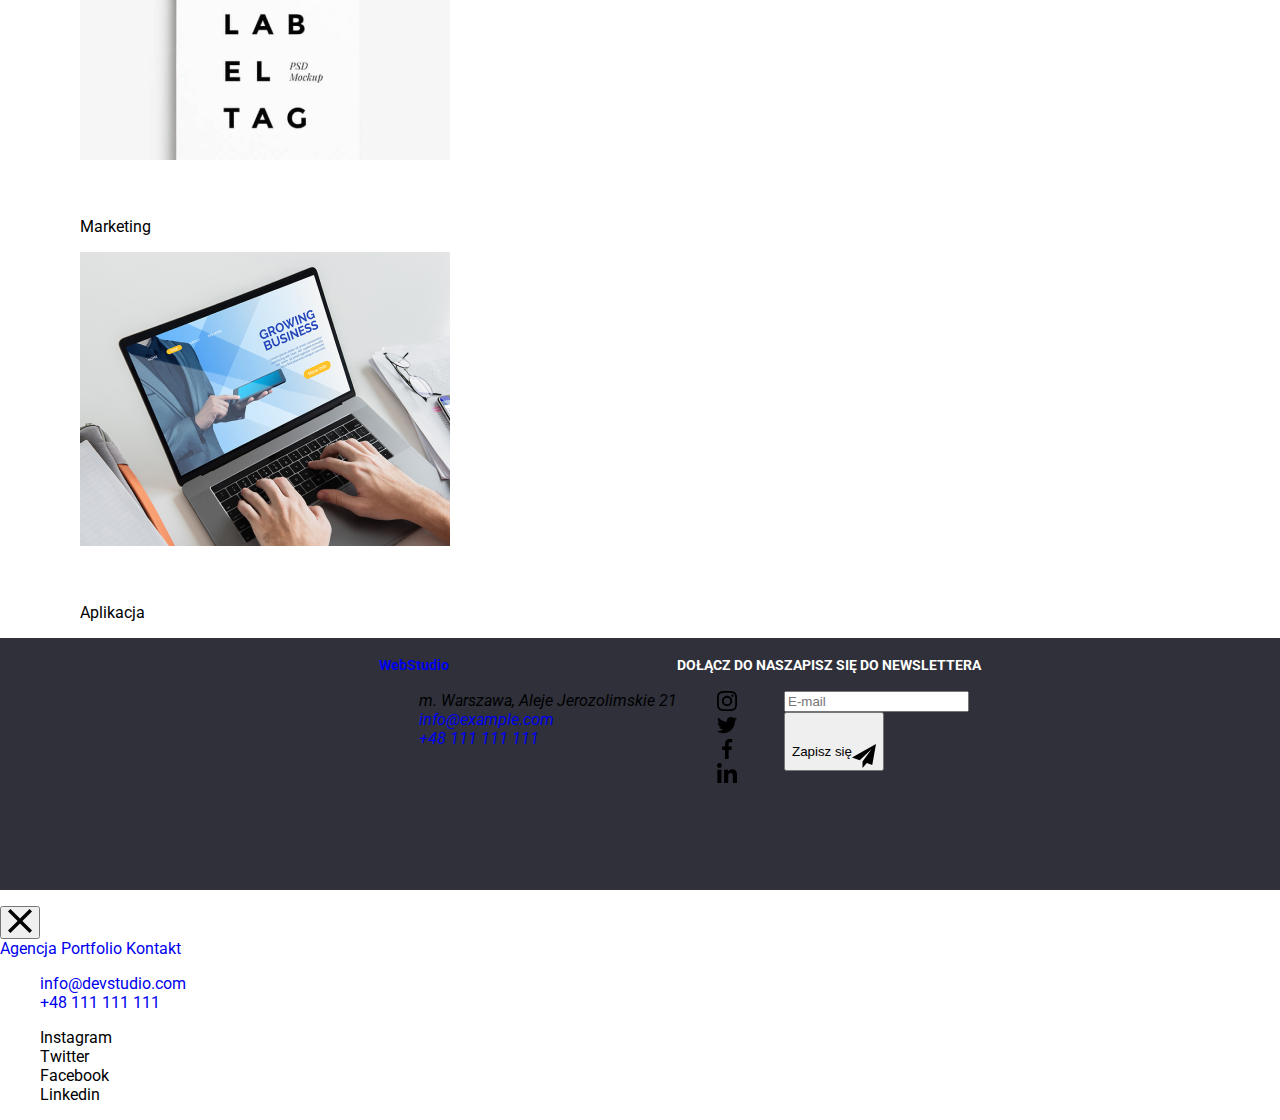
==== commit 5a05cc7a: "Add files via upload" ====
--- a/portfolio.html
+++ b/portfolio.html
@@ -1,329 +1,492 @@
 <!DOCTYPE html>
-<html lang="pl-PL">
+<html lang="pl">
   <head>
-    <link
-      rel="stylesheet"
-      href="https://cdnjs.cloudflare.com/ajax/libs/modern-normalize/1.1.0/modern-normalize.css"
-      integrity="sha512-Y0MM+V6ymRKN2zStTqzQ227DWhhp4Mzdo6gnlRnuaNCbc+YN/ZH0sBCLTM4M0oSy9c9VKiCvd4Jk44aCLrNS5Q=="
-      crossorigin="anonymous"
-      referrerpolicy="no-referrer"
-    />
     <meta charset="UTF-8" />
     <meta http-equiv="X-UA-Compatible" content="IE=edge" />
     <meta name="viewport" content="width=device-width, initial-scale=1.0" />
-    <title>Portfolio</title>
     <link
-      href="https://fonts.googleapis.com/css2?family=Roboto:wght@400;500;700&display=swap"
+      rel="preconnect"
+      href="https://necolas.github.io/normalize.css/latest/normalize.css"
+    />
+    <link rel="preconnect" href="https://fonts.googleapis.com" />
+    <link rel="preconnect" href="https://fonts.gstatic.com" crossorigin />
+    <link
+      href="https://fonts.googleapis.com/css2?family=Raleway:wght@700&family=Roboto:wght@400;500;700;900&display=swap"
       rel="stylesheet"
     />
-    <link
-      href="https://fonts.googleapis.com/css2?family=Raleway:wght@700&family=Roboto:wght@400;500;700&display=swap"
-      rel="stylesheet"
-    />
-    <link rel="stylesheet" href="./css/main.min.css" />
+    <link href="css/main.css" rel="stylesheet" />
+    <title>Portfolio</title>
   </head>
-  <header class="header__section">
-    <a href="index.html" class="header__webstudio"
-      >Web<span class="header__studio-item">Studio</span></a
-    >
-    <nav class="header__link-item">
-      <a href="./index.html" class="header__link ">Agencja </a>
-      <a href="./portfolio.html" class="header__link color-line">Portfolio</a>
-      <a href="./index.html" class="header__link">Kontakt</a>
-    </nav>
-    <div class="header__contact">
-      <a href="mailto:info@devstudio.com" class="header__mail">
-        <svg class="header__icon-mail-tel" height="16">
-          <use href="./images/icons.svg#icon-email"></use>
-        </svg>
-        info@devstudio.com</a
-      >
-      <a href="tel:+48111111111" class="header__tel">
-        <svg class="header__icon-mail-tel" height="16">
-          <use href="./images/icons.svg#icon-smartphone"></use>
-        </svg>
-        +48 111 111 111</a
-      >
-    </div>
-  </header>
+  <body>
+    <header>
+      <div class="container background-header">
+        <div class="header-flex">
+          <!-- <nav> -->
+          <nav class="header-flex__nav-element">
+            <a
+              class="links header-flex__nav-element--links-web logo"
+              href="index.html"
+            >
+              <span> <span class="web-blue"> Web</span>Studio </span>
+            </a>
+            <a
+              class="links header-flex__nav-element--links-web"
+              href="index.html"
+              >Agencja</a
+            >
+            <a
+              class="links header-flex__nav-element--links-web underline"
+              href="portfolio.html"
+              >Portfolio</a
+            >
+            <a class="links header-flex__nav-element--links-web" href="Kontakt"
+              >Kontakt</a
+            >
+          </nav>
+          <!-- </nav> -->
+          <ul class="header-flex__contact-element">
+            <li class="header-flex__contact-element--margin">
+              <a
+                class="links header-flex__contact-element--links"
+                href="mailto:info@devstudio.com"
+              >
+                <svg viewbox="0 0 1 1" height="16px">
+                  <use href="images/icons.svg#icon-envelope"></use>
+                </svg>
+                info@devstudio.com</a
+              >
+            </li>
+            <li class="">
+              <a
+                class="links header-flex__contact-element--links"
+                href="tel:+48111111111"
+              >
+                <svg viewbox="0 0 1 1" height="16px">
+                  <use href="images/icons.svg#icon-smartphone"></use>
+                </svg>
+                +48 111 111 111</a
+              >
+            </li>
+            <li>
+              <button
+                type="menu"
+                class="links header-flex__contact-element--mobile-menu js-open-menu menu-toggle"
+                aria-expanded="false"
+                aria-controls="mobile-menu"
+              >
+                <svg viewbox="0 0 1 1" height="40px">
+                  <use href="images/icons.svg#icon-menu-icon"></use>
+                </svg>
+              </button>
+            </li>
+          </ul>
+        </div>
+      </div>
+    </header>
     <main>
-      <section class="box-button">
-        <button class="btn">Wszystkie</button>
-        <button class="btn">Strony</button>
-        <button class="btn">Aplikacje</button>
-        <button class="btn">Dizajn</button>
-        <button class="btn">Marketing</button>
-      </section>
-      <section class="projects">
-        <ul class="projects__box-set">
-          <li class="projects__section-gray">
-            <img
-              src="./images/technocrack.jpeg"
-              width="370"
-              height="294"
-              alt="Laptop"
-            />
-            <div class="box roll-up">
-              <div class="overlay">
-                <p>
-                  Technocrack jest popularną platformą wykorzystywaną do
-                  rozpowszechniania koronawirusa. Firmy wykorzystują tę
-                  platformę do celów szpiegowskich i ataków na niezabezpieczone
-                  serwery konkurencji
-                </p>
-              </div>
-            </div>
-            <p class="projects__menu-name">Technocrack</p>
-            <p class="projects__menu-description">Strona internetowa</p>
+      <div class="container">
+        <section class="section">
+          <ul class="not-dot list-button">
+            <li>
+              <button class="button">Wszystkie</button>
+            </li>
+            <li>
+              <button class="button">Strony</button>
+            </li>
+            <li>
+              <button class="button">Aplikacje</button>
+            </li>
+            <li>
+              <button class="button">Dizajn</button>
+            </li>
+            <li>
+              <button class="button">Marketing</button>
+            </li>
+          </ul>
+          <ul class="not-dot img-section">
+            <li class="img-section__shadow">
+              <figure class="img-section__text">
+                <img
+                  class="img-section__size"
+                  src="images/portfolio1@1x.png"
+                  srcset="
+                    images/portfolio1@2x.png 2x,
+                    images/portfolio1@3x.png 3x
+                  "
+                  alt="Laptop na jasnym tle. Na jego ekranie wyświetla się strona internetowa"
+                  width="370"
+                  height="294"
+                />
+                <div class="roll-up">
+                  <div class="roll-up__text">
+                    Technocrack jest popularną platformą wykorzystywaną do
+                    rozpowszechniania koronawirusa. Firmy wykorzystują tę
+                    platformę do celów szpiegowskich i ataków na
+                    niezabezpieczone serwery konkurencji
+                  </div>
+                </div>
+                <div class="img-section__text--padding">
+                  <h4 class="img-section__text--heading">Technocrack</h4>
+                  Strona internetowa
+                </div>
+              </figure>
+            </li>
+            <li class="img-section__shadow">
+              <figure class="img-section__text">
+                <img
+                  class="img-section__size"
+                  src="images/portfolio2@1x.png"
+                  srcset="
+                    images/portfolio2@2x.png 2x,
+                    images/portfolio2@3x.png 3x
+                  "
+                  alt="Grafika komputerowa przedstawiająca dwóch koszykarzy walczących o piłkę"
+                  width="370"
+                  height="294"
+                />
+                <div class="roll-up">
+                  <div class="roll-up__text">
+                    Technocrack jest popularną platformą wykorzystywaną do
+                    rozpowszechniania koronawirusa. Firmy wykorzystują tę
+                    platformę do celów szpiegowskich i ataków na
+                    niezabezpieczone serwery konkurencji
+                  </div>
+                </div>
+                <div class="img-section__text--padding">
+                  <h4 class="img-section__text--heading">
+                    Grafika New Orlean vs Golden Star
+                  </h4>
+                  Dizajn
+                </div>
+              </figure>
+            </li>
+            <li class="img-section__shadow">
+              <figure class="img-section__text">
+                <img
+                  class="img-section__size"
+                  src="images/portfolio3@1x.png"
+                  srcset="
+                    images/portfolio3@2x.png 2x,
+                    images/portfolio3@3x.png 3x
+                  "
+                  alt="Logo restauracji o nazwie  the seafood"
+                  width="370"
+                  height="294"
+                />
+                <div class="roll-up">
+                  <div class="roll-up__text">
+                    Technocrack jest popularną platformą wykorzystywaną do
+                    rozpowszechniania koronawirusa. Firmy wykorzystują tę
+                    platformę do celów szpiegowskich i ataków na
+                    niezabezpieczone serwery konkurencji
+                  </div>
+                </div>
+                <div class="img-section__text--padding">
+                  <h4 class="img-section__text--heading">
+                    Restauracja Seafood
+                  </h4>
+                  Aplikacja
+                </div>
+              </figure>
+            </li>
+            <li class="img-section__shadow">
+              <figure class="img-section__text">
+                <img
+                  class="img-section__size"
+                  src="images/portfolio4@1x.png"
+                  srcset="
+                    images/portfolio4@2x.png 2x,
+                    images/portfolio4@3x.png 3x
+                  "
+                  alt="Słuchawki nauszne na jasnym tle"
+                  width="370"
+                  height="294"
+                />
+                <div class="roll-up">
+                  <div class="roll-up__text">
+                    Technocrack jest popularną platformą wykorzystywaną do
+                    rozpowszechniania koronawirusa. Firmy wykorzystują tę
+                    platformę do celów szpiegowskich i ataków na
+                    niezabezpieczone serwery konkurencji
+                  </div>
+                </div>
+                <div class="img-section__text--padding">
+                  <h4 class="img-section__text--heading">Projekt Prime</h4>
+                  Marketing
+                </div>
+              </figure>
+            </li>
+            <li class="img-section__shadow">
+              <figure class="img-section__text">
+                <img
+                  class="img-section__size"
+                  src="images/portfolio5@1x.png"
+                  srcset="
+                    images/portfolio5@2x.png 2x,
+                    images/portfolio5@3x.png 3x
+                  "
+                  alt="Grafika koncepcyjna dwóch firmowych opakowań"
+                  width="370"
+                  height="294"
+                />
+                <div class="roll-up">
+                  <div class="roll-up__text">
+                    Technocrack jest popularną platformą wykorzystywaną do
+                    rozpowszechniania koronawirusa. Firmy wykorzystują tę
+                    platformę do celów szpiegowskich i ataków na
+                    niezabezpieczone serwery konkurencji
+                  </div>
+                </div>
+                <div class="img-section__text--padding">
+                  <h4 class="img-section__text--heading">Projekt Boxes</h4>
+                  Aplikacja
+                </div>
+              </figure>
+            </li>
+            <li class="img-section__shadow">
+              <figure class="img-section__text">
+                <img
+                  class="img-section__size"
+                  src="images/portfolio6@1x.png"
+                  srcset="
+                    images/portfolio6@2x.png 2x,
+                    images/portfolio6@3x.png 3x
+                  "
+                  alt="Monitor na jasnym tle. Na jego ekranie wyświetla się strona internetowa"
+                  width="370"
+                  height="294"
+                />
+                <div class="roll-up">
+                  <div class="roll-up__text">
+                    Technocrack jest popularną platformą wykorzystywaną do
+                    rozpowszechniania koronawirusa. Firmy wykorzystują tę
+                    platformę do celów szpiegowskich i ataków na
+                    niezabezpieczone serwery konkurencji
+                  </div>
+                </div>
+                <div class="img-section__text--padding">
+                  <h4 class="img-section__text--heading">
+                    Inspiration has no Borders
+                  </h4>
+                  Strona internetowa
+                </div>
+              </figure>
+            </li>
+            <li class="img-section__shadow">
+              <figure class="img-section__text">
+                <img
+                  class="img-section__size"
+                  src="images/portfolio7@1x.png"
+                  srcset="
+                    images/portfolio7@2x.png 2x,
+                    images/portfolio7@3x.png 3x
+                  "
+                  alt="Otwarta książka na jasnym tle"
+                  width="370"
+                  height="294"
+                />
+                <div class="roll-up">
+                  <div class="roll-up__text">
+                    Technocrack jest popularną platformą wykorzystywaną do
+                    rozpowszechniania koronawirusa. Firmy wykorzystują tę
+                    platformę do celów szpiegowskich i ataków na
+                    niezabezpieczone serwery konkurencji
+                  </div>
+                </div>
+                <div class="img-section__text--padding">
+                  <h4 class="img-section__text--heading">
+                    Magazyn Limited Edition
+                  </h4>
+                  Dizajn
+                </div>
+              </figure>
+            </li>
+            <li class="img-section__shadow">
+              <figure class="img-section__text">
+                <img
+                  class="img-section__size"
+                  src="images/portfolio8@1x.png"
+                  srcset="
+                    images/portfolio8@2x.png 2x,
+                    images/portfolio8@3x.png 3x
+                  "
+                  alt="Etykieta na jasnym tle przedstawiająca napis LAB EL TAG PSD Mockup"
+                  width="370"
+                  height="294"
+                />
+                <div class="roll-up">
+                  <div class="roll-up__text">
+                    Technocrack jest popularną platformą wykorzystywaną do
+                    rozpowszechniania koronawirusa. Firmy wykorzystują tę
+                    platformę do celów szpiegowskich i ataków na
+                    niezabezpieczone serwery konkurencji
+                  </div>
+                </div>
+                <div class="img-section__text--padding">
+                  <h4 class="img-section__text--heading">Projekt LAB</h4>
+                  Marketing
+                </div>
+              </figure>
+            </li>
+            <li class="img-section__shadow">
+              <figure class="img-section__text">
+                <img
+                  class="img-section__size"
+                  src="images/portfolio9@1x.png"
+                  srcset="
+                    images/portfolio9@2x.png 2x,
+                    images/portfolio9@3x.png 3x
+                  "
+                  alt="Obraz przedstawiający obsługiwanie latopa"
+                  width="370"
+                  height="294"
+                />
+                <div class="roll-up">
+                  <div class="roll-up__text">
+                    Technocrack jest popularną platformą wykorzystywaną do
+                    rozpowszechniania koronawirusa. Firmy wykorzystują tę
+                    platformę do celów szpiegowskich i ataków na
+                    niezabezpieczone serwery konkurencji
+                  </div>
+                </div>
+                <div class="img-section__text--padding">
+                  <h4 class="img-section__text--heading">Growing Business</h4>
+                  Aplikacja
+                </div>
+              </figure>
+            </li>
+          </ul>
+        </section>
+      </div>
+    </main>
+    <div class="container footer-background">
+      <footer class="container">
+        <ul class="not-dot footer">
+          <li class="footer__first-item">
+            <h4>
+              <a class="links logo logo--footer" href="index.html">
+                <span class="web-blue">Web</span>Studio</a
+              >
+            </h4>
+            <address>
+              <ul class="not-dot contact">
+                <li>
+                  <a class="contact__address"
+                    >m. Warszawa, Aleje Jerozolimskie 21</a
+                  >
+                </li>
+                <li>
+                  <a class="links contact__links" href="mailto:info@example.com"
+                    >info@example.com</a
+                  >
+                </li>
+                <li>
+                  <a class="links contact__links" href="tel:+48111111111"
+                    >+48 111 111 111</a
+                  >
+                </li>
+              </ul>
+            </address>
           </li>
-          <li class="projects__section-gray">
-            <img
-              src="./images/new_orleans.jpeg"
-              width="370"
-              height="294"
-              alt="Gracze basketball"
-            />
-            <div class="box roll-up">
-              <div class="overlay">
-                <p>
-                  Technocrack jest popularną platformą wykorzystywaną do
-                  rozpowszechniania koronawirusa. Firmy wykorzystują tę
-                  platformę do celów szpiegowskich i ataków na niezabezpieczone
-                  serwery konkurencji
-                </p>
-              </div>
-            </div>
-            <p class="projects__menu-name">Grafika New Orlean vs Golden Star</p>
-            <p class="projects__menu-description">Dizajn</p>
+          <li class="footer__second-item">
+            <h4 class="footer-heading">DOŁĄCZ DO NAS</h4>
+            <ul class="not-dot under-our-team__item">
+              <li class="icon-social icon-social-footer">
+                <svg height="20px" width="20px">
+                  <use href="images\icons.svg#icon-instagram"></use>
+                </svg>
+              </li>
+              <li class="icon-social icon-social-footer">
+                <svg height="20px" width="20px">
+                  <use href="images\icons.svg#icon-twitter"></use>
+                </svg>
+              </li>
+              <li class="icon-social icon-social-footer">
+                <svg height="20px" width="20px">
+                  <use href="images\icons.svg#icon-facebook"></use>
+                </svg>
+              </li>
+              <li class="icon-social icon-social-footer">
+                <svg height="20px" width="20px">
+                  <use href="images\icons.svg#icon-linkedin"></use>
+                </svg>
+              </li>
+            </ul>
           </li>
-          <li class="projects__section-gray">
-            <img
-              src="./images/seafood.jpeg"
-              width="370"
-              height="294"
-              alt="Restauracja Seafood"
-            />
-            <div class="box roll-up">
-              <div class="overlay">
-                <p>
-                  Technocrack jest popularną platformą wykorzystywaną do
-                  rozpowszechniania koronawirusa. Firmy wykorzystują tę
-                  platformę do celów szpiegowskich i ataków na niezabezpieczone
-                  serwery konkurencji
-                </p>
-              </div>
-            </div>
-            <p class="projects__menu-name">Restauracja Seafood</p>
-            <p class="projects__menu-description">Aplikacja</p>
-          </li>
-          <li class="projects__section-gray">
-            <img
-              src="./images/prime.jpeg"
-              width="370"
-              height="294"
-              alt="Słuchawki"
-            />
-            <div class="box roll-up">
-              <div class="overlay">
-                <p>
-                  Technocrack jest popularną platformą wykorzystywaną do
-                  rozpowszechniania koronawirusa. Firmy wykorzystują tę
-                  platformę do celów szpiegowskich i ataków na niezabezpieczone
-                  serwery konkurencji
-                </p>
-              </div>
-            </div>
-            <p class="projects__menu-name">Projekt Prime</p>
-            <p class="projects__menu-description">Marketing</p>
-          </li>
-          <li class="projects__section-gray">
-            <img
-              src="./images/boxes.jpeg"
-              width="370"
-              height="294"
-              alt="Pudełka"
-            />
-            <div class="box roll-up">
-              <div class="overlay">
-                <p>
-                  Technocrack jest popularną platformą wykorzystywaną do
-                  rozpowszechniania koronawirusa. Firmy wykorzystują tę
-                  platformę do celów szpiegowskich i ataków na niezabezpieczone
-                  serwery konkurencji
-                </p>
-              </div>
-            </div>
-            <p class="projects__menu-name">Projekt Boxes</p>
-            <p class="projects__menu-description">Aplikacja</p>
-          </li>
-          <li class="projects__section-gray">
-            <img
-              src="./images/monitor.jpeg"
-              width="370"
-              height="294"
-              alt="Monitor"
-            />
-            <div class="box roll-up">
-              <div class="overlay">
-                <p>
-                  Technocrack jest popularną platformą wykorzystywaną do
-                  rozpowszechniania koronawirusa. Firmy wykorzystują tę
-                  platformę do celów szpiegowskich i ataków na niezabezpieczone
-                  serwery konkurencji
-                </p>
-              </div>
-            </div>
-            <p class="projects__menu-name">Inspiration has no Borders</p>
-            <p class="projects__menu-description">Strona internetowa</p>
-          </li>
-          <li class="projects__section-gray">
-            <img
-              src="./images/press.jpeg"
-              width="370"
-              height="294"
-              alt="Magazyn"
-            />
-            <div class="box roll-up">
-              <div class="overlay">
-                <p>
-                  Technocrack jest popularną platformą wykorzystywaną do
-                  rozpowszechniania koronawirusa. Firmy wykorzystują tę
-                  platformę do celów szpiegowskich i ataków na niezabezpieczone
-                  serwery konkurencji
-                </p>
-              </div>
-            </div>
-            <p class="projects__menu-name">Magazyn Limited Edition</p>
-            <p class="projects__menu-description">Dizajn</p>
-          </li>
-          <li class="projects__section-gray">
-            <img src="./images/lab.jpeg" width="370" height="294" alt="LAB" />
-            <div class="box roll-up">
-              <div class="overlay">
-                <p>
-                  Technocrack jest popularną platformą wykorzystywaną do
-                  rozpowszechniania koronawirusa. Firmy wykorzystują tę
-                  platformę do celów szpiegowskich i ataków na niezabezpieczone
-                  serwery konkurencji
-                </p>
-              </div>
-            </div>
-            <p class="projects__menu-name">Projekt LAB</p>
-            <p class="projects__menu-description">Marketing</p>
-          </li>
-          <li class="projects__section-gray">
-            <img
-              src="./images/business.jpeg"
-              width="370"
-              height="294"
-              alt="Laptop"
-            />
-            <div class="box roll-up">
-              <div class="overlay">
-                <p>
-                  Technocrack jest popularną platformą wykorzystywaną do
-                  rozpowszechniania koronawirusa. Firmy wykorzystują tę
-                  platformę do celów szpiegowskich i ataków na niezabezpieczone
-                  serwery konkurencji
-                </p>
-              </div>
-            </div>
-            <p class="projects__menu-name">Growing Business</p>
-            <p class="projects__menu-description">Aplikacja</p>
+          <li class="footer__third-item">
+            <h4 class="footer-heading">ZAPISZ SIĘ DO NEWSLETTERA</h4>
+            <form class="footer-form">
+              <label class="footer-form__submit">
+                <input
+                  class="footer-form__submit--input"
+                  type="email"
+                  name="email"
+                  placeholder="E-mail"
+                  required
+                />
+                <button
+                  class="button footer-form__submit--button"
+                  type="submit"
+                >
+                  Zapisz się
+                  <svg viewBox="0 0 30 30" height="24px" width="24px">
+                    <use href="images\icons.svg#icon-icon-send"></use>
+                  </svg>
+                </button>
+              </label>
+            </form>
           </li>
         </ul>
-      </section>
-    </main>
-    <footer class="footer">
-      <section class="footer__adress">
-        <div class="footer__container footer__media-set">
-          <div class="footer__set-logo-adress">
-            <a href="index.html" class="footer__webstudio-item"
-              >Web<span class="footer__studio-item">Studio</span></a
+      </footer>
+    </div>
+    <div class="mobile-container js-menu-container">
+      <div class="container">
+        <div class="menu-container__close--position">
+          <button class="menu-container__close">
+            <svg
+              class="menu-toggle js-close-menu"
+              viewBox="0 0 40 40"
+              height="24px"
+              width="24px"
             >
-            <address>
-              <div class="footer__street-item">
-                <p class="footer__addr-street">
-                  m. Warszawa, Aleje Jerozolimskie 21
-                </p>
-              </div>
-              <div class="footer__adress-item">
-                <a
-                  href="mailto:info@example.com"
-                  class="footer__mail-tel-item header__link"
-                  >info@example.com</a
-                >
-              </div>
-              <div class="footer__adress-item">
-                <a
-                  href="tel:+48111111111"
-                  class="footer__mail-tel-item header__link"
-                  >+48 111 111 111</a
-                >
-              </div>
-            </address>
-          </div>
-          <div class="footer-social-media">
-            <h4 class="footer__white_writing">Dołącz do nas</h4>
-            <div class="social-media">
-              <svg class="footer__social-media-icon">
-                <use
-                  href="./images/icons.svg#icon-instagram"
-                  width="20"
-                  height="20"
-                  x="12"
-                  y="12"
-                ></use>
-              </svg>
-              <svg class="footer__social-media-icon">
-                <use
-                  href="./images/icons.svg#icon-twitter"
-                  width="20"
-                  height="20"
-                  x="12"
-                  y="12"
-                ></use>
-              </svg>
-              <svg class="footer__social-media-icon">
-                <use
-                  href="./images/icons.svg#icon-facebook"
-                  width="20"
-                  height="20"
-                  x="12"
-                  y="12"
-                ></use>
-              </svg>
-              <svg class="footer__social-media-icon">
-                <use
-                  href="./images/icons.svg#icon-linkedin"
-                  width="20"
-                  height="20"
-                  x="12"
-                  y="12"
-                ></use>
-              </svg>
-            </div>
-          </div>
-          <div class="footer__newsletter">
-              <h4>Zapisz się do newslettera</h4>
-              <div class="footer-email"></div>
-                <input
-                  class="footer__input-newsletter"
-                  type="email"
-                  name="email"
-                  required
-                  placeholder="E-mail"
-                />
-                <button class="btn-services button-second" type="submit">
-                  <span class="footer__title-newsletter">Zapisz się</span>
-                </button>
-                <svg class="footer__icon-send" viewBox="0 0 32 32" width="24">
-                  <use href="./images/icons.svg#icon-send"></use>
-                </svg>
-            </div>
-          </div>
+              <use href="images\icons.svg#icon-close"></use>
+            </svg>
+          </button>
         </div>
-      </section>
-    </footer>
+        <nav class="menu-container__nav">
+          <a class="links menu-container__nav--links" href="index.html"
+            >Agencja</a
+          >
+          <a class="links menu-container__nav--links" href="portfolio.html"
+            >Portfolio</a
+          >
+          <a class="links menu-container__nav--links" href="Kontakt">Kontakt</a>
+        </nav>
+        <div class="interval">
+          <ul class="menu-container__contact">
+            <li class="links">
+              <a
+                class="links menu-container__contact--mail"
+                href="mailto:info@devstudio.com"
+              >
+                info@devstudio.com</a
+              >
+            </li>
+            <li class="links menu-container__contact--tel-position">
+              <a class="menu-container__contact--tel" href="tel:+48111111111">
+                +48 111 111 111</a
+              >
+            </li>
+          </ul>
+          <ul class="menu-container__social">
+            <li class="menu-container__social--text dash">Instagram</li>
+            <li class="menu-container__social--text dash">Twitter</li>
+            <li class="menu-container__social--text dash">Facebook</li>
+            <li class="menu-container__social--text dash">Linkedin</li>
+          </ul>
+        </div>
+      </div>
+    </div>
+    <script src="js/mobile_menu.js"></script>
   </body>
 </html>
--- a/css/main.css
+++ b/css/main.css
@@ -0,0 +1,1142 @@
+header {
+  margin: auto;
+  height: 80px;
+  width: 100%;
+  display: -webkit-box;
+  display: -ms-flexbox;
+  display: flex;
+  justify-items: center;
+  width: 1200px;
+}
+
+.header__container {
+  display: -webkit-box;
+  display: -ms-flexbox;
+  display: flex;
+  justify-items: center;
+  width: 1200px;
+}
+
+.header__link {
+  color: #212121;
+  font-weight: 500;
+  font-size: 14px;
+  padding-right: 46px;
+  -webkit-transition: 250ms cubic-bezier(0.4, 0, 0.2, 1);
+  transition: 250ms cubic-bezier(0.4, 0, 0.2, 1);
+}
+
+.header__link:hover,
+.header__link:focus {
+  color: #2196f3;
+}
+
+.header__mail {
+  display: -webkit-box;
+  display: -ms-flexbox;
+  display: flex;
+  width: 161px;
+  font-weight: 500;
+  font-size: 14px;
+  color: #757575;
+  -webkit-transition: 250ms cubic-bezier(0.4, 0, 0.2, 1);
+  transition: 250ms cubic-bezier(0.4, 0, 0.2, 1);
+}
+
+.header__mail:hover .header__icon-mail-tel,
+.header__tel:hover .header__icon-mail-tel {
+  fill: #2196f3;
+}
+
+.header__mail:hover,
+.header__mail:focus {
+  color: #2196f3;
+  fill: #2196f3;
+  -webkit-transition: 250ms cubic-bezier(0.4, 0, 0.2, 1);
+  transition: 250ms cubic-bezier(0.4, 0, 0.2, 1);
+}
+
+.header__tel {
+  display: -webkit-box;
+  display: -ms-flexbox;
+  display: flex;
+  width: 160px;
+  font-weight: 500;
+  font-size: 14px;
+  color: #757575;
+  -webkit-transition: 250ms cubic-bezier(0.4, 0, 0.2, 1);
+  transition: 250ms cubic-bezier(0.4, 0, 0.2, 1);
+}
+
+.header__tel:hover,
+.header__tel:focus {
+  color: #2196f3;
+  fill: #2196f3;
+  -webkit-transition: 250ms cubic-bezier(0.4, 0, 0.2, 1);
+  transition: 250ms cubic-bezier(0.4, 0, 0.2, 1);
+}
+
+.header__icon-mail {
+  width: 16px;
+  margin-right: 10px;
+}
+
+.header__studio-item {
+  font-family: "Raleway", sans-serif;
+  font-weight: 700;
+  font-size: 26px;
+  line-height: 31px;
+  color: #000000;
+  padding-right: 93px;
+}
+
+.header__webstudio {
+  font-family: "Raleway", sans-serif;
+  font-weight: 700;
+  font-size: 26px;
+  line-height: 31px;
+  color: #2196f3;
+  padding-top: 24px;
+  margin: 0px;
+}
+
+.header__link-item {
+  display: -webkit-box;
+  display: -ms-flexbox;
+  display: flex;
+  width: 630px;
+  margin: 0px;
+  padding-top: 32px;
+}
+
+.header__contact {
+  margin: 0px;
+  padding-top: 32px;
+  display: -webkit-box;
+  display: -ms-flexbox;
+  display: flex;
+  gap: 30px;
+}
+
+.header__icon-mail-tel {
+  width: 16px;
+  margin-right: 10px;
+}
+
+body {
+  margin: 0;
+  font-family: "Roboto", sans-serif;
+  /* font-family: "Roboto", sans-serif; */
+  font-weight: 400;
+  font-size: 16px;
+  background: var(--Ligth-Grey);
+}
+
+ul {
+  list-style-type: none;
+}
+
+a {
+  text-decoration: none;
+}
+
+a [href],
+.btn {
+  cursor: pointer;
+  -webkit-transition: 250ms cubic-bezier(0.4, 0, 0.2, 1);
+  transition: 250ms cubic-bezier(0.4, 0, 0.2, 1);
+}
+
+h3 {
+  font-weight: 700;
+  font-size: 14px;
+}
+
+h4 {
+  color: #ffffff;
+  font-family: "Roboto", sans-serif;
+  font-weight: 700;
+  line-height: 16px;
+  font-size: 14px;
+}
+
+.slider {
+  margin-top: 1px;
+  max-width: 1600vw;
+  height: 600px;
+}
+
+.slider__container {
+  position: absolute;
+  width: 100%;
+  height: 600px;
+  background-color: rgba(47, 48, 58, 0.4);
+  background-image: -webkit-gradient(linear, left bottom, left top, from(rgba(44, 44, 44, 0.7)), color-stop(35%, rgba(44, 44, 44, 0.2)), color-stop(65%, rgba(44, 44, 44, 0.2)), color-stop(65%, rgba(44, 44, 44, 0.2)), to(rgba(44, 44, 44, 0.7))), url("../images/team.png");
+  background-image: linear-gradient(0deg, rgba(44, 44, 44, 0.7) 0%, rgba(44, 44, 44, 0.2) 35%, rgba(44, 44, 44, 0.2) 65%, rgba(44, 44, 44, 0.2) 65%, rgba(44, 44, 44, 0.7) 100%), url("../images/team.png");
+  background-repeat: norepeat;
+  background-position: center;
+  display: -webkit-box;
+  display: -ms-flexbox;
+  display: flex;
+  -webkit-box-orient: vertical;
+  -webkit-box-direction: normal;
+      -ms-flex-direction: column;
+          flex-direction: column;
+  -webkit-box-align: center;
+      -ms-flex-align: center;
+          align-items: center;
+}
+
+.slider__header {
+  font-weight: 900;
+  font-size: 44px;
+  text-align: center;
+  text-transform: uppercase;
+  color: #ffffff;
+  padding-top: 200px;
+  padding-bottom: 50px;
+  margin: 0px;
+}
+
+.offer__button {
+  margin: 0px;
+}
+
+.btn-services {
+  background-color: #2196f3;
+  -webkit-box-shadow: 0px 4px 4px rgba(0, 0, 0, 0.15);
+          box-shadow: 0px 4px 4px rgba(0, 0, 0, 0.15);
+  border-radius: 4px;
+  width: 200px;
+  height: 50px;
+}
+
+.btn-services:hover {
+  background-color: rgba(17, 135, 232, 0.8941176471);
+  -webkit-transition: 250ms cubic-bezier(0.4, 0, 0.2, 1);
+  transition: 250ms cubic-bezier(0.4, 0, 0.2, 1);
+}
+
+.button {
+  display: -webkit-box;
+  display: -ms-flexbox;
+  display: flex;
+  -webkit-box-pack: center;
+      -ms-flex-pack: center;
+          justify-content: center;
+  padding-top: 30px;
+}
+
+.button-newsletter {
+  margin-left: 12px;
+  position: absolute;
+  background-color: #2196f3;
+  -webkit-box-shadow: 0px 4px 4px rgba(0, 0, 0, 0.15);
+          box-shadow: 0px 4px 4px rgba(0, 0, 0, 0.15);
+  border-radius: 4px;
+  fill: #ffffff;
+  color: #ffffff;
+  cursor: pointer;
+  -webkit-transition: 250ms cubic-bezier(0.4, 0, 0.2, 1);
+  transition: 250ms cubic-bezier(0.4, 0, 0.2, 1);
+}
+
+.button-second {
+  background: #2196f3;
+  border-radius: 4px;
+  font-weight: 700;
+  font-size: 16px;
+  line-height: 1.88;
+  letter-spacing: 0.06em;
+  -webkit-box-shadow: 0px 4px 4px rgba(0, 0, 0, 0.15);
+          box-shadow: 0px 4px 4px rgba(0, 0, 0, 0.15);
+  border: 0;
+  border-radius: 4px;
+  color: #ffffff;
+  cursor: pointer;
+}
+
+.button-second:hover {
+  -webkit-transition: 250ms cubic-bezier(0.4, 0, 0.2, 1);
+  transition: 250ms cubic-bezier(0.4, 0, 0.2, 1);
+  background-color: rgba(17, 135, 232, 0.95);
+}
+
+.btn {
+  width: 121px;
+  height: 38px;
+  font-weight: 500;
+  font-size: 16px;
+  text-align: center;
+  background-color: #f5f4fa;
+  border-radius: 4px;
+  -webkit-box-shadow: 0px 3px 1px rgba(0, 0, 0, 0.1), 0px 1px 2px rgba(0, 0, 0, 0.08), 0px 2px 2px rgba(0, 0, 0, 0.12);
+          box-shadow: 0px 3px 1px rgba(0, 0, 0, 0.1), 0px 1px 2px rgba(0, 0, 0, 0.08), 0px 2px 2px rgba(0, 0, 0, 0.12);
+  border-radius: 4px;
+  border: 0px;
+  margin: 0px 4px;
+}
+
+.btn:hover {
+  color: white;
+  background-color: #2196f3;
+}
+
+.main {
+  display: -webkit-box;
+  display: -ms-flexbox;
+  display: flex;
+  -ms-flex-preferred-size: calc((100% - 90px) / 4);
+      flex-basis: calc((100% - 90px) / 4);
+  -webkit-box-pack: center;
+      -ms-flex-pack: center;
+          justify-content: center;
+  padding-bottom: 94px;
+}
+
+.main__container {
+  width: 1200px;
+  display: block;
+}
+
+.main__container-icon {
+  padding: 0px;
+  margin: 94px 0 0 0;
+  display: -webkit-box;
+  display: -ms-flexbox;
+  display: flex;
+  -webkit-column-gap: 30px;
+     -moz-column-gap: 30px;
+          column-gap: 30px;
+}
+
+.main__container-icon-item {
+  width: 270px;
+  height: 120px;
+  background: #f5f4fa;
+  border-radius: 4px;
+  margin-bottom: 30px;
+  display: -webkit-box;
+  display: -ms-flexbox;
+  display: flex;
+  -webkit-box-pack: center;
+      -ms-flex-pack: center;
+          justify-content: center;
+  -webkit-box-align: center;
+      -ms-flex-align: center;
+          align-items: center;
+  color: red;
+  margin: 0;
+}
+
+.main__proper-set {
+  width: 1200px;
+  display: -webkit-box;
+  display: -ms-flexbox;
+  display: flex;
+  padding: 30px 0 0 0;
+  -webkit-box-pack: center;
+      -ms-flex-pack: center;
+          justify-content: center;
+  margin: 0;
+}
+
+.main__header {
+  margin-right: 30px;
+}
+
+.main__txt-body {
+  font-family: "Roboto";
+  font-weight: 400;
+  font-size: 14px;
+  line-height: 24px;
+  color: #757575;
+  width: 270px;
+  height: 75px;
+}
+
+h3 {
+  padding-bottom: 10px;
+}
+
+.main__main-txt-body {
+  font-weight: 400;
+  font-size: 14px;
+  color: #757575;
+  width: 270px;
+  height: 75px;
+  margin: 0px;
+}
+
+.team {
+  padding-top: 94px;
+  background-color: #f5f4fa;
+  margin: 0px;
+  display: -webkit-box;
+  display: -ms-flexbox;
+  display: flex;
+  -webkit-box-pack: center;
+      -ms-flex-pack: center;
+          justify-content: center;
+}
+
+.team__container {
+  margin: 0px;
+}
+
+.team__header {
+  text-align: center;
+  font-weight: 700;
+  font-size: 36px;
+  line-height: 42px;
+  color: #212121;
+  margin: 0px;
+  padding-top: 94px;
+}
+
+.team__box-team {
+  display: -webkit-box;
+  display: -ms-flexbox;
+  display: flex;
+  -webkit-box-pack: center;
+      -ms-flex-pack: center;
+          justify-content: center;
+  display: flex-box;
+  -ms-flex-preferred-size: calc((100% - 90px) / 4);
+      flex-basis: calc((100% - 90px) / 4);
+  gap: 30px;
+  padding-top: 186px;
+  margin: 0px;
+  padding: 50px 215px 94px 215px;
+}
+
+.team__box-item {
+  background-color: #ffffff;
+  width: 270px;
+  -webkit-box-shadow: 0px 1px 3px rgba(0, 0, 0, 0.12), 0px 1px 1px rgba(0, 0, 0, 0.14), 0px 2px 1px rgba(0, 0, 0, 0.2);
+          box-shadow: 0px 1px 3px rgba(0, 0, 0, 0.12), 0px 1px 1px rgba(0, 0, 0, 0.14), 0px 2px 1px rgba(0, 0, 0, 0.2);
+  border-radius: 0px 0px 4px 4px;
+}
+
+.team__txt-position {
+  font-weight: 400;
+  font-size: 16px;
+  color: #757575;
+  text-align: center;
+}
+
+.team__txt-name {
+  font-weight: 500;
+  font-size: 16px;
+  text-align: center;
+  margin-top: 30px;
+}
+
+.team__social-media {
+  padding: 16px 32px 18px 32px;
+  height: 56px;
+  padding: 0;
+  display: -webkit-box;
+  display: -ms-flexbox;
+  display: flex;
+  -webkit-box-pack: center;
+      -ms-flex-pack: center;
+          justify-content: center;
+  gap: 10px;
+  -webkit-box-orient: horizontal;
+  -webkit-box-direction: normal;
+      -ms-flex-direction: row;
+          flex-direction: row;
+  margin-bottom: 30px;
+  -webkit-transition: 250ms cubic-bezier(0.4, 0, 0.2, 1);
+  transition: 250ms cubic-bezier(0.4, 0, 0.2, 1);
+}
+
+.team__social-media-icon {
+  fill: #afb1b8;
+  width: 44px;
+  height: 44px;
+  border-radius: 50%;
+  background-color: #ffffff;
+  cursor: pointer;
+  -webkit-transition: 250ms cubic-bezier(0.4, 0, 0.2, 1);
+  transition: 250ms cubic-bezier(0.4, 0, 0.2, 1);
+}
+
+.team__social-media-icon:hover {
+  background-color: #2196f3;
+  fill: #ffffff;
+}
+
+.our-customers {
+  width: auto;
+}
+
+.our-customers__header {
+  text-align: center;
+  font-weight: 700;
+  font-size: 36px;
+  line-height: 42px;
+  color: #212121;
+  margin: 0px;
+  padding-top: 94px;
+}
+
+.our-customers__container {
+  display: -webkit-box;
+  display: -ms-flexbox;
+  display: flex;
+  -webkit-box-pack: center;
+      -ms-flex-pack: center;
+          justify-content: center;
+  justify-items: center;
+  padding: 50px 0 94px 0;
+  gap: 30px;
+}
+
+.our-customers__client-box {
+  display: -webkit-box;
+  display: -ms-flexbox;
+  display: flex;
+  -webkit-box-pack: center;
+      -ms-flex-pack: center;
+          justify-content: center;
+  justify-items: center;
+  -webkit-box-align: center;
+      -ms-flex-align: center;
+          align-items: center;
+  width: 170px;
+  height: 92px;
+  border: 1px solid #afb1b8;
+  border-radius: 4px;
+  cursor: pointer;
+}
+
+.our-customers__icon {
+  width: 106;
+  height: 60;
+  fill: #afb1b8;
+  cursor: pointer;
+  -webkit-transition: 250ms cubic-bezier(0.4, 0, 0.2, 1);
+  transition: 250ms cubic-bezier(0.4, 0, 0.2, 1);
+}
+
+.our-customers__client-box:hover {
+  border: 1px solid #2196f3;
+}
+
+.our-customers__icon:hover {
+  fill: #2196f3;
+}
+
+.footer {
+  display: -webkit-box;
+  display: -ms-flexbox;
+  display: flex;
+  width: 100%;
+  height: 252px;
+  background: #2f303a;
+  display: flex;
+  -webkit-box-pack: center;
+      -ms-flex-pack: center;
+          justify-content: center;
+}
+
+.footer__adress {
+  display: block;
+  padding-top: 60px;
+}
+
+.footer__container {
+  width: 1200px;
+  display: block;
+}
+
+.footer__media-set {
+  display: -webkit-box;
+  display: -ms-flexbox;
+  display: flex;
+  gap: 70px;
+}
+
+.footer__set-logo-adress {
+  width: 246px;
+}
+
+.footer__webstudio-item {
+  font-family: "Raleway";
+  font-style: normal;
+  font-weight: 700;
+  font-size: 26px;
+  color: #2196f3;
+}
+
+.footer__studio-item {
+  font-family: "Raleway";
+  font-weight: 700;
+  font-size: 26px;
+  line-height: 31px;
+  color: #ffffff;
+}
+
+.footer__street-item {
+  padding-top: 20px;
+  width: 1200px;
+}
+
+.footer__addr-street {
+  font-weight: 400;
+  font-size: 14px;
+  color: #ffffff;
+  margin: 0px;
+  padding-top: 20px;
+}
+
+.footer__mail-tel-item {
+  font-weight: 400;
+  font-size: 14px;
+  color: rgba(255, 255, 255, 0.6);
+}
+
+.white-writing_footer {
+  margin: 0;
+  padding: 0;
+}
+
+.footer-social-media {
+  display: block;
+  width: 206px;
+}
+
+.footer__input-newsletter {
+  position: relative;
+  width: 358px;
+  height: 50px;
+  border: 1px solid rgba(255, 255, 255, 0.3);
+  -webkit-filter: drop-shadow(0px 4px 4px rgba(0, 0, 0, 0.15));
+          filter: drop-shadow(0px 4px 4px rgba(0, 0, 0, 0.15));
+  border-radius: 4px;
+  background-color: #2f303a;
+  margin: 0;
+  color: #fff;
+  padding-left: 16px;
+  margin-right: 12px;
+}
+
+.footer__tilte-newsletter {
+  display: -webkit-box;
+  display: -ms-flexbox;
+  display: flex;
+  -webkit-box-align: center;
+      -ms-flex-align: center;
+          align-items: center;
+  text-align: center;
+  margin-top: 15px;
+  padding-left: 42px;
+  margin: 0;
+  font-family: "Roboto";
+  font-style: normal;
+  font-weight: 700;
+  font-size: 16px;
+  line-height: 30px;
+  letter-spacing: 0.06em;
+  color: #ffffff;
+}
+
+.footer-social-media {
+  display: block;
+  width: 206px;
+}
+
+.footer__social-media-icon {
+  margin-top: 20px;
+  fill: #ffffff;
+  width: 44px;
+  height: 44px;
+  border-radius: 50%;
+  background-color: rgba(255, 255, 255, 0.1);
+  cursor: pointer;
+  -webkit-transition: 250ms cubic-bezier(0.4, 0, 0.2, 1);
+  transition: 250ms cubic-bezier(0.4, 0, 0.2, 1);
+}
+
+.footer__social-media-icon:hover,
+.footer__social-media-icon:focus {
+  background-color: #2196f3;
+  fill: #ffffff;
+}
+
+.footer__icon-send {
+  position: absolute;
+  margin-top: 13px;
+  margin-left: -53px;
+  fill: #ffffff;
+}
+
+.footer-email {
+  padding-top: 20px;
+}
+
+.footer__adress-item {
+  padding-top: 9px;
+  -webkit-transition: 250ms cubic-bezier(0.4, 0, 0.2, 1);
+  transition: 250ms cubic-bezier(0.4, 0, 0.2, 1);
+}
+
+.color-line {
+  color: #2196f3;
+  position: relative;
+  top: 2px;
+}
+
+.color-line::after {
+  position: relative;
+  display: block;
+  content: "";
+  top: 27px;
+  width: 100%;
+  height: 4px;
+  border-radius: 2px;
+  background-color: #2196f3;
+  pointer-events: none;
+}
+
+.backdrop {
+  display: -webkit-box;
+  display: -ms-flexbox;
+  display: flex;
+  -webkit-box-align: center;
+      -ms-flex-align: center;
+          align-items: center;
+  -webkit-box-pack: center;
+      -ms-flex-pack: center;
+          justify-content: center;
+  position: fixed;
+  top: 0;
+  min-width: 100%;
+  min-height: 100%;
+  background-color: rgba(0, 0, 0, 0.2);
+  -webkit-transition: opacity 500ms cubic-bezier(0.4, 0, 0.2, 1);
+  transition: opacity 500ms cubic-bezier(0.4, 0, 0.2, 1);
+}
+
+.is-hidden {
+  visibility: hidden;
+  opacity: 0;
+  pointer-events: none;
+  -webkit-transition: 500ms cubic-bezier(0.4, 0, 0.2, 1);
+  transition: 500ms cubic-bezier(0.4, 0, 0.2, 1);
+}
+
+.modal {
+  position: relative;
+  height: 581px;
+  width: 528px;
+  background-color: #ffffff;
+  border-radius: 4px;
+}
+
+.modal > form > ul {
+  display: -webkit-box;
+  display: -ms-flexbox;
+  display: flex;
+  -webkit-box-orient: vertical;
+  -webkit-box-direction: normal;
+      -ms-flex-direction: column;
+          flex-direction: column;
+  -webkit-box-align: center;
+      -ms-flex-align: center;
+          align-items: center;
+  padding: 10px;
+}
+
+.modal > form > ul > li:not(:nth-child(3)) > label {
+  display: -webkit-box;
+  display: -ms-flexbox;
+  display: flex;
+  -webkit-box-orient: vertical;
+  -webkit-box-direction: normal;
+      -ms-flex-direction: column;
+          flex-direction: column;
+  position: relative;
+  font-weight: 400;
+  font-size: 12px;
+  line-height: 14px;
+  letter-spacing: 0.01em;
+  color: #757575;
+  -webkit-transition: 250ms cubic-bezier(0.4, 0, 0.2, 1);
+  transition: 250ms cubic-bezier(0.4, 0, 0.2, 1);
+}
+
+.modal > form > ul > li > label:focus,
+.modal > form > ul > li > label:hover {
+  fill: #2196f3;
+}
+
+.modal > form > ul > li > label > input:focus,
+.modal > form > ul > li > label > input:hover {
+  border-color: #2196f3;
+}
+
+.modal > form > ul > li > label > textarea:focus,
+.modal > form > ul > li > label > textarea:hover {
+  border-color: #2196f3;
+}
+
+.modal > form > ul > li > label > svg {
+  position: absolute;
+  width: 18px;
+  height: 18px;
+  left: 12px;
+  bottom: 21px;
+}
+
+.modal > form > ul > li > label > input {
+  -webkit-box-sizing: border-box;
+          box-sizing: border-box;
+  min-width: 448px;
+  min-height: 40px;
+  border: 1px solid rgba(33, 33, 33, 0.2);
+  border-radius: 4px;
+  margin-top: 4px;
+  margin-bottom: 10px;
+  padding-left: 42px;
+}
+
+.modal > form > ul > li > label > textarea {
+  -webkit-box-sizing: border-box;
+          box-sizing: border-box;
+  min-height: 120px;
+  min-width: 448px;
+  border: 1px solid rgba(33, 33, 33, 0.2);
+  border-radius: 4px;
+  padding: 12px;
+  margin-top: 4px;
+  resize: none;
+}
+
+.modal > form > ul > li > h1 {
+  height: 23px;
+  width: 448px;
+  font-family: Roboto;
+  font-size: 20px;
+  font-weight: 700;
+  line-height: 23px;
+  letter-spacing: 0.03em;
+  text-align: center;
+  padding-bottom: 12px;
+}
+
+.modal > form > ul > li:last-child > button {
+  margin-top: 10px;
+}
+
+.link-modal {
+  color: #2196f3;
+}
+
+.link-modal:hover {
+  color: rgba(29, 37, 255, 0.999);
+}
+
+.check-text {
+  font-family: "Roboto";
+  height: 24px;
+  font-weight: 400;
+  font-size: 14px;
+  line-height: 24px;
+  letter-spacing: 0.03em;
+  color: #757575;
+  margin-left: 7px;
+}
+
+.check-box > input {
+  -webkit-appearance: none;
+     -moz-appearance: none;
+          appearance: none;
+}
+
+.check-box > label {
+  display: -webkit-box;
+  display: -ms-flexbox;
+  display: flex;
+  -webkit-box-align: center;
+      -ms-flex-align: center;
+          align-items: center;
+}
+
+.check-box > label > div {
+  cursor: pointer;
+  display: -webkit-box;
+  display: -ms-flexbox;
+  display: flex;
+  -webkit-box-align: center;
+      -ms-flex-align: center;
+          align-items: center;
+  width: 16px;
+  height: 15px;
+  -webkit-box-sizing: border-box;
+          box-sizing: border-box;
+  border: solid 2px #212121;
+  border-radius: 2px;
+  opacity: 2;
+  -webkit-transition: 250ms cubic-bezier(0.4, 0, 0.2, 1);
+  transition: 250ms cubic-bezier(0.4, 0, 0.2, 1);
+  background-color: #ffffff;
+}
+
+.check-box > input:checked + label > div > svg {
+  width: 16px;
+  height: 15px;
+  -webkit-box-sizing: border-box;
+          box-sizing: border-box;
+  border: solid 0px #2196f3;
+  fill: #ffffff;
+  border-radius: 2px;
+  opacity: 1;
+  -webkit-transition: 250ms cubic-bezier(0.4, 0, 0.2, 1);
+  transition: 250ms cubic-bezier(0.4, 0, 0.2, 1);
+  background-color: #2196f3;
+}
+
+.check-box > input:not(:checked) + label > div > svg {
+  opacity: 0;
+}
+
+.check-box input:checked + label > div {
+  border: solid 0px #2196f3;
+}
+
+.close {
+  position: absolute;
+  height: 30px;
+  width: 30px;
+  right: 8px;
+  border: 1px solid rgba(0, 0, 0, 0.1);
+  border-radius: 50%;
+  top: 8px;
+  fill: #212121;
+  cursor: pointer;
+  -webkit-transform: scale(1);
+          transform: scale(1);
+  padding: 6px;
+}
+
+.close:hover {
+  border: 1px solid rgba(152, 24, 24, 0.361);
+  fill: #757575;
+}
+
+.text-item-modal {
+  font-family: "Roboto";
+  font-style: normal;
+  font-weight: 700;
+  font-size: 20px;
+  line-height: 23px;
+  text-align: center;
+  letter-spacing: 0.03em;
+}
+
+.box-button {
+  background-color: var(--Withe);
+  padding-bottom: 1px;
+  padding: 94px 0px 50px 0px;
+  display: -webkit-box;
+  display: -ms-flexbox;
+  display: flex;
+  -webkit-box-pack: center;
+      -ms-flex-pack: center;
+          justify-content: center;
+}
+
+.hidden {
+  background-color: #ffffff;
+  padding-bottom: 1px;
+  padding: 94px 0px 50px 0px;
+  display: -webkit-box;
+  display: -ms-flexbox;
+  display: flex;
+  -webkit-box-pack: center;
+      -ms-flex-pack: center;
+          justify-content: center;
+}
+
+.projects {
+  padding-bottom: 94px;
+  margin: 0px;
+  display: -webkit-box;
+  display: -ms-flexbox;
+  display: flex;
+  -webkit-box-pack: center;
+      -ms-flex-pack: center;
+          justify-content: center;
+}
+
+.projects__box-set {
+  position: relative;
+  display: -webkit-box;
+  display: -ms-flexbox;
+  display: flex;
+  gap: 30px;
+  -webkit-column-gap: 30px;
+     -moz-column-gap: 30px;
+          column-gap: 30px;
+  -ms-flex-wrap: wrap;
+      flex-wrap: wrap;
+  margin: 0px;
+  width: 1600px;
+  padding-left: 215px;
+}
+
+.projects__section-gray {
+  position: relative;
+  display: flex-box;
+  -ms-flex-preferred-size: calc((100% - 60px) / 3);
+      flex-basis: calc((100% - 60px) / 3);
+  max-width: 370px;
+  max-height: 404px;
+  background-color: #ffffff;
+  border: 1px solid #eeeeee;
+  -webkit-box-pack: center;
+      -ms-flex-pack: center;
+          justify-content: center;
+  margin: 0px;
+  cursor: pointer;
+  -webkit-transition: 250ms cubic-bezier(0.4, 0, 0.2, 1);
+  transition: 250ms cubic-bezier(0.4, 0, 0.2, 1);
+}
+
+.projects__section-gray:hover {
+  -webkit-box-shadow: 0px 1px 1px rgba(0, 0, 0, 0.12), 0px 4px 4px rgba(0, 0, 0, 0.06), 1px 4px 6px rgba(0, 0, 0, 0.16);
+          box-shadow: 0px 1px 1px rgba(0, 0, 0, 0.12), 0px 4px 4px rgba(0, 0, 0, 0.06), 1px 4px 6px rgba(0, 0, 0, 0.16);
+}
+
+.projects__menu-name {
+  font-weight: 700;
+  font-size: 18px;
+  color: #212121;
+  padding-left: 24px;
+  margin-top: 20px;
+  margin-bottom: 0px;
+}
+
+.projects__menu-description {
+  font-weight: 400;
+  font-size: 16px;
+  line-height: 30px;
+  color: #757575;
+  padding-left: 24px;
+  padding-top: 4px;
+  margin: 0px;
+  margin-bottom: 20px;
+}
+
+.overlay {
+  position: absolute;
+  top: 0;
+  left: 0;
+  width: auto;
+  height: auto;
+  background-color: rgba(33, 150, 243, 0.9019607843);
+  -webkit-transform: translateY(100%);
+          transform: translateY(100%);
+  -webkit-transition: -webkit-transform 500ms cubic-bezier(0.4, 0, 0.2, 1);
+  transition: -webkit-transform 500ms cubic-bezier(0.4, 0, 0.2, 1);
+  transition: transform 500ms cubic-bezier(0.4, 0, 0.2, 1);
+  transition: transform 500ms cubic-bezier(0.4, 0, 0.2, 1), -webkit-transform 500ms cubic-bezier(0.4, 0, 0.2, 1);
+}
+
+.overlay > p {
+  font-weight: 400;
+  font-size: 18px;
+  line-height: 28px;
+  color: #ffffff;
+  padding: 49px 45px 49px 24px;
+  margin: 0;
+}
+
+.overlay code {
+  display: inline-block;
+  padding: 2px 4px;
+  background-color: #ffffff;
+  color: #ffffff;
+}
+
+.roll-up {
+  position: absolute;
+  -webkit-box-sizing: border-box;
+          box-sizing: border-box;
+  bottom: 98px;
+  width: 370px;
+  height: 294px;
+  overflow: hidden;
+  -webkit-transition: 250ms cubic-bezier(0.4, 0, 0.2, 1);
+  transition: 250ms cubic-bezier(0.4, 0, 0.2, 1);
+}
+
+.roll-up:hover .overlay {
+  -webkit-transform: translatex(0);
+          transform: translatex(0);
+}
+
+.offer {
+  width: 100%;
+  padding-bottom: 94px;
+  margin: 0px;
+  display: block;
+  justify-items: center;
+}
+
+.offer__container {
+  margin: 0px;
+  padding-top: 94px;
+}
+
+.offer__header {
+  text-align: center;
+  font-weight: 700;
+  font-size: 36px;
+  line-height: 42px;
+  color: #212121;
+}
+
+.offer__img {
+  padding: 50px 0px 0px 0px;
+  display: -webkit-box;
+  display: -ms-flexbox;
+  display: flex;
+  justify-items: center;
+  -webkit-box-pack: center;
+      -ms-flex-pack: center;
+          justify-content: center;
+  -ms-flex-preferred-size: calc((100% - 60px) / 3);
+      flex-basis: calc((100% - 60px) / 3);
+  gap: 30px;
+  margin: 0px;
+  padding-bottom: 94px;
+}
+
+.offer__thumb {
+  position: relative;
+  margin: 10px;
+  overflow: hidden;
+}
+
+.offer__thumb > .label {
+  position: absolute;
+  top: 224px;
+  right: 0;
+  margin: 0;
+  width: 370px;
+  height: 70px;
+  padding-top: 27px;
+  text-align: center;
+  font-family: "Roboto";
+  font-weight: 700;
+  font-size: 14px;
+  line-height: 16px;
+  letter-spacing: 0.03em;
+  text-transform: uppercase;
+  background: rgba(47, 48, 58, 0.8);
+  color: #ffffff;
+}/*# sourceMappingURL=main.css.map */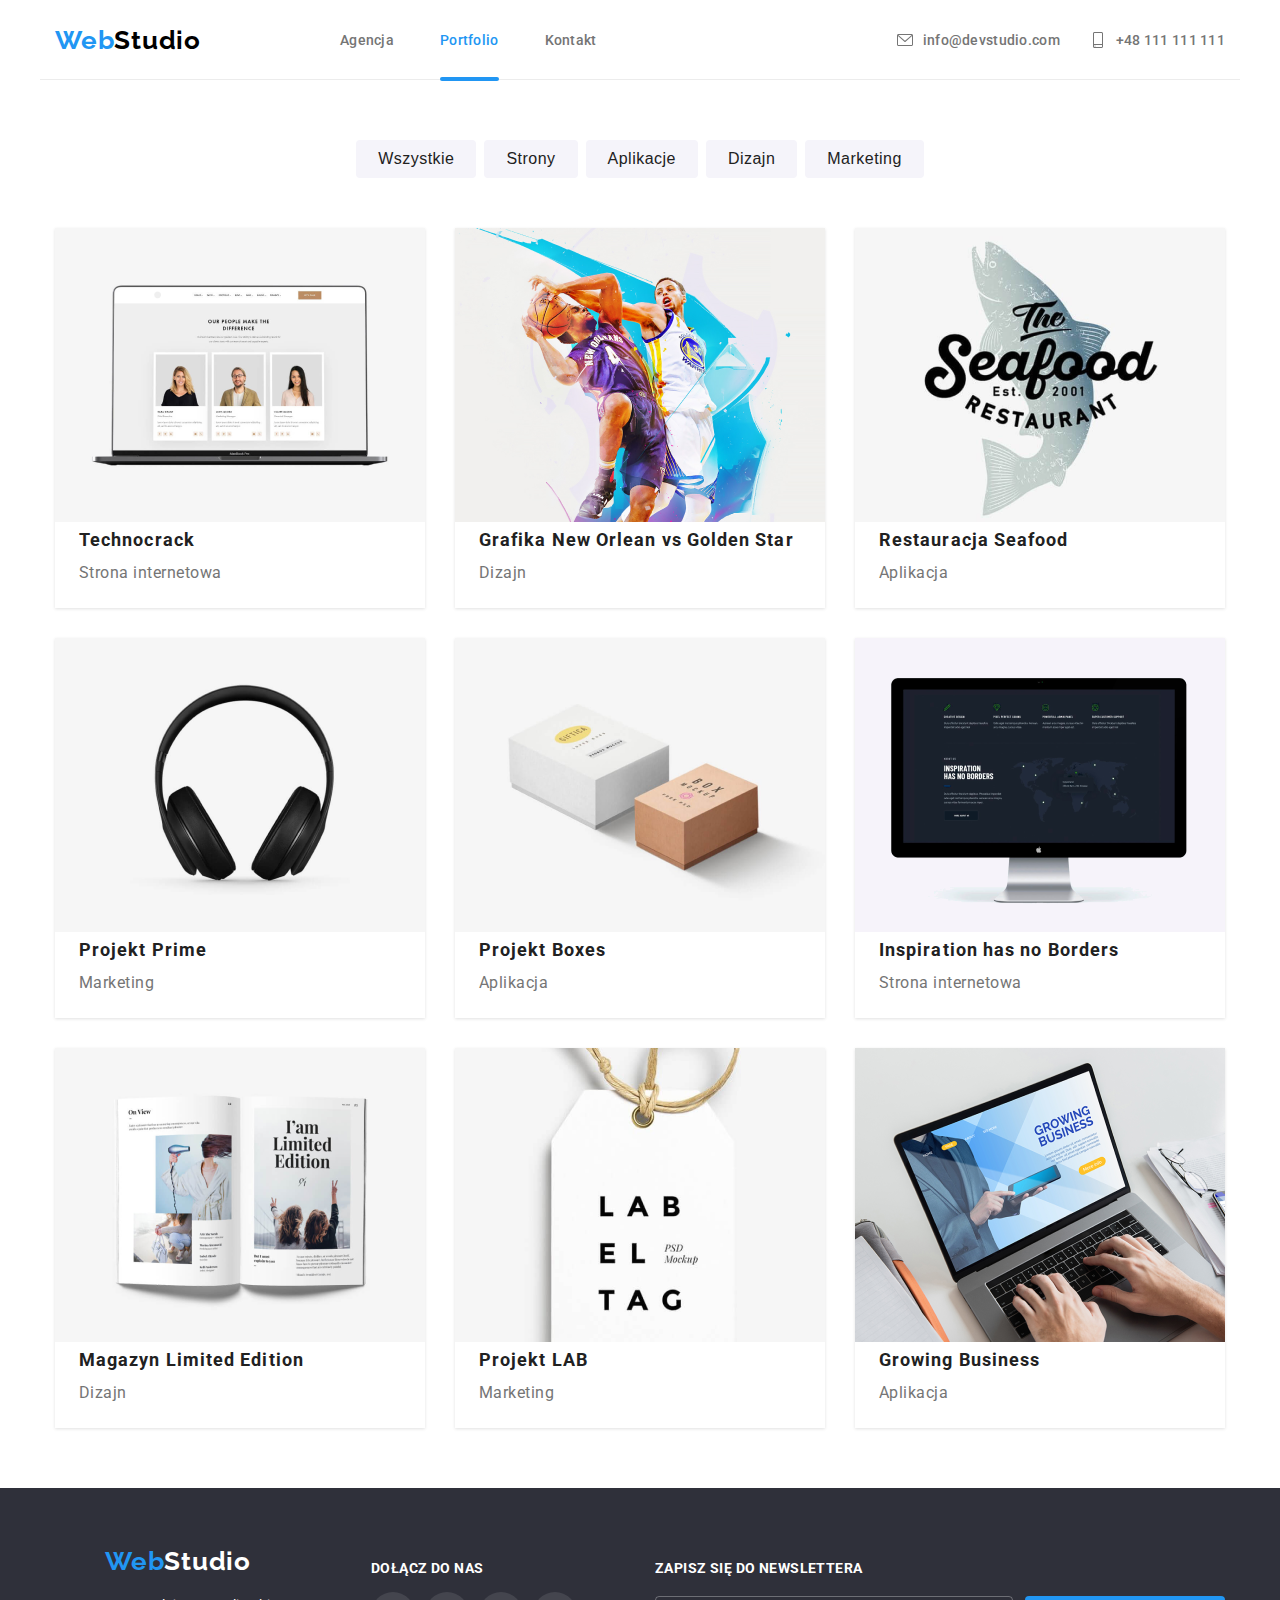
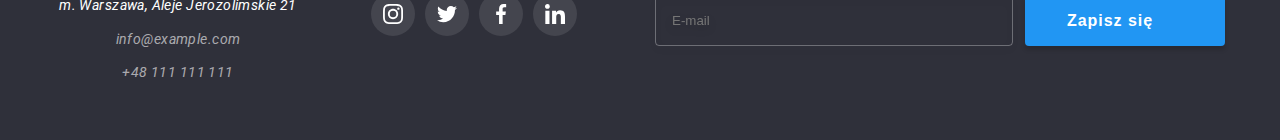
==== commit 71063e58: "Add files via upload" ====
--- a/portfolio.html
+++ b/portfolio.html
@@ -5,8 +5,8 @@
     <meta http-equiv="X-UA-Compatible" content="IE=edge" />
     <meta name="viewport" content="width=device-width, initial-scale=1.0" />
     <link
-      rel="preconnect"
-      href="https://necolas.github.io/normalize.css/latest/normalize.css"
+      rel="stylesheet"
+      href="node_modules/modern-normalize/modern-normalize.css"
     />
     <link rel="preconnect" href="https://fonts.googleapis.com" />
     <link rel="preconnect" href="https://fonts.gstatic.com" crossorigin />
@@ -14,7 +14,7 @@
       href="https://fonts.googleapis.com/css2?family=Raleway:wght@700&family=Roboto:wght@400;500;700;900&display=swap"
       rel="stylesheet"
     />
-    <link href="css/main.css" rel="stylesheet" />
+    <link href="css/main.min.css" rel="stylesheet" />
     <title>Portfolio</title>
   </head>
   <body>
@@ -24,7 +24,7 @@
           <!-- <nav> -->
           <nav class="header-flex__nav-element">
             <a
-              class="links header-flex__nav-element--links-web logo"
+              class="header-flex__nav-element--links-web logo"
               href="index.html"
             >
               <span> <span class="web-blue"> Web</span>Studio </span>
@@ -39,7 +39,7 @@
               href="portfolio.html"
               >Portfolio</a
             >
-            <a class="links header-flex__nav-element--links-web" href="Kontakt"
+            <a class="links header-flex__nav-element--links-web" href="#"
               >Kontakt</a
             >
           </nav>
@@ -364,7 +364,7 @@
         <ul class="not-dot footer">
           <li class="footer__first-item">
             <h4>
-              <a class="links logo logo--footer" href="index.html">
+              <a class="logo logo--footer" href="index.html">
                 <span class="web-blue">Web</span>Studio</a
               >
             </h4>
@@ -430,7 +430,7 @@
                 >
                   Zapisz się
                   <svg viewBox="0 0 30 30" height="24px" width="24px">
-                    <use href="images\icons.svg#icon-icon-send"></use>
+                    <use href="images\icons.svg#icon-send"></use>
                   </svg>
                 </button>
               </label>
@@ -487,6 +487,7 @@
         </div>
       </div>
     </div>
-    <script src="js/mobile_menu.js"></script>
+
+    <script src="./js/mobile-menu.js"></script>
   </body>
 </html>
--- a/css/main.min.css
+++ b/css/main.min.css
@@ -0,0 +1 @@
+*{margin:0px;padding:0px}body{font-family:"Raleway",sans-serif;font-family:"Roboto",sans-serif;font-weight:500;color:#757575}img{display:block;max-width:100%;height:auto}.container{-webkit-box-sizing:border-box;box-sizing:border-box;min-width:320px;max-width:480px;margin:auto;padding-left:15px;padding-right:15px}.container .section{padding:60px 0px}@media screen and (min-width: 768px){.container{max-width:768px}}@media screen and (min-width: 1200px){.container{max-width:1200px}}.links{text-decoration:none;font-size:14px;line-height:1;letter-spacing:.02em;-webkit-transition:250ms cubic-bezier(0.4, 0, 0.2, 1);transition:250ms cubic-bezier(0.4, 0, 0.2, 1)}.links:hover,.links:focus{color:#2196f3;fill:#2196f3}.not-dot{list-style-type:none}.invade{-webkit-transition:250ms cubic-bezier(0.4, 0, 0.2, 1);transition:250ms cubic-bezier(0.4, 0, 0.2, 1)}.button{font-size:16px;line-height:1.62;letter-spacing:.03em;border:none;background-color:#f5f4fa;color:#212121;padding:6px 22px 6px 22px;border-radius:4px;-webkit-transition:250ms cubic-bezier(0.4, 0, 0.2, 1);transition:250ms cubic-bezier(0.4, 0, 0.2, 1)}.button:hover,.button:focus{background-color:#2196f3;color:#fff;outline-color:#2196f3;cursor:pointer;-webkit-box-shadow:0px 3px 1px rgba(0,0,0,.1),0px 1px 2px rgba(0,0,0,.08),0px 2px 2px rgba(0,0,0,.12);box-shadow:0px 3px 1px rgba(0,0,0,.1),0px 1px 2px rgba(0,0,0,.08),0px 2px 2px rgba(0,0,0,.12)}.background-header{border-bottom:1px solid #ececec;height:60px;width:100vw}@media screen and (min-width: 768px){.background-header{height:80px}}.header-flex{display:-webkit-box;display:-ms-flexbox;display:flex;height:60px;-webkit-box-align:center;-ms-flex-align:center;align-items:center;-webkit-box-pack:justify;-ms-flex-pack:justify;justify-content:space-between}.header-flex__nav-element--links-web:not(:first-child){display:none}.header-flex__contact-element{list-style-type:none}.header-flex__contact-element--mobile-menu{background-color:#fff;fill:#212121;border:none;-webkit-box-sizing:border-box;box-sizing:border-box;width:40px;height:40px;cursor:pointer}.header-flex__contact-element--links{display:none}@media screen and (min-width: 768px){.header-flex{height:80px;-webkit-box-pack:justify;-ms-flex-pack:justify;justify-content:space-between}.header-flex__nav-element{display:-webkit-box;display:-ms-flexbox;display:flex;-webkit-box-align:center;-ms-flex-align:center;align-items:center;list-style-type:none}.header-flex__nav-element--links-web{fill:#757575;display:-webkit-box;display:-ms-flexbox;display:flex;-webkit-box-align:center;-ms-flex-align:center;align-items:center;color:#757575;font-family:"Roboto",sans-serif;font-size:14px;font-weight:500;line-height:16px;letter-spacing:.02em;list-style-type:none}.header-flex__nav-element--links-web:not(:first-child){display:initial}.header-flex__nav-element--links-web:nth-child(n+3){margin-left:60px}.header-flex__nav-element--links-web:nth-child(1){margin-right:83px}.header-flex__contact-element{display:-webkit-box;display:-ms-flexbox;display:flex;-webkit-box-pack:end;-ms-flex-pack:end;justify-content:end;-webkit-box-orient:vertical;-webkit-box-direction:normal;-ms-flex-direction:column;flex-direction:column}.header-flex__contact-element--mobile-menu{display:none}.header-flex__contact-element--margin{margin-bottom:10px}.header-flex__contact-element--links{display:initial;fill:#757575;display:-webkit-box;display:-ms-flexbox;display:flex;-webkit-box-align:center;-ms-flex-align:center;align-items:center;color:#757575;font-family:"Roboto",sans-serif;font-size:14px;font-weight:500;line-height:16px;letter-spacing:.02em;text-decoration:none;list-style-type:none;gap:10px}}@media screen and (min-width: 1200px){.header-flex{height:80px}.header-flex__nav-element--links-web:nth-child(n+2){margin-left:46px}.header-flex__nav-element--links-web:nth-child(1){margin-right:93px}.header-flex__contact-element{-webkit-box-orient:horizontal;-webkit-box-direction:normal;-ms-flex-direction:row;flex-direction:row;-webkit-box-align:center;-ms-flex-align:center;align-items:center}.header-flex__contact-element--margin{margin-bottom:0px}.header-flex__contact-element--links:nth-child(n){margin-left:30px}}.underline{color:#2196f3;position:relative}.underline::after{position:absolute;display:block;content:"";top:45px;width:100%;height:4px;border-radius:2px;background-color:#2196f3;pointer-events:none}.background-heading{background-color:rgba(47,48,58,.4);background-image:-webkit-gradient(linear, left bottom, left top, from(rgba(44, 44, 44, 0.7)), color-stop(35%, rgba(44, 44, 44, 0.2)), color-stop(65%, rgba(44, 44, 44, 0.2)), color-stop(65%, rgba(44, 44, 44, 0.2)), to(rgba(44, 44, 44, 0.7))),url("../images/mobile@1x.jpg");background-image:linear-gradient(0deg, rgba(44, 44, 44, 0.7) 0%, rgba(44, 44, 44, 0.2) 35%, rgba(44, 44, 44, 0.2) 65%, rgba(44, 44, 44, 0.2) 65%, rgba(44, 44, 44, 0.7) 100%),url("../images/mobile@1x.jpg");background-repeat:repeat;background-position:center;background-size:cover;max-width:100%;height:400px;display:-webkit-box;display:-ms-flexbox;display:flex;-webkit-box-orient:vertical;-webkit-box-direction:normal;-ms-flex-direction:column;flex-direction:column;-webkit-box-pack:center;-ms-flex-pack:center;justify-content:center;-webkit-box-align:center;-ms-flex-align:center;align-items:center}@media(min-device-pixel-ratio: 2),(-webkit-min-device-pixel-ratio: 2),(min-resolution: 192dpi),(min-resolution: 2dppx){.background-heading{background-image:-webkit-gradient(linear, left bottom, left top, from(rgba(44, 44, 44, 0.7)), color-stop(35%, rgba(44, 44, 44, 0.2)), color-stop(65%, rgba(44, 44, 44, 0.2)), color-stop(65%, rgba(44, 44, 44, 0.2)), to(rgba(44, 44, 44, 0.7))),url("../images/mobile@2x.jpg");background-image:linear-gradient(0deg, rgba(44, 44, 44, 0.7) 0%, rgba(44, 44, 44, 0.2) 35%, rgba(44, 44, 44, 0.2) 65%, rgba(44, 44, 44, 0.2) 65%, rgba(44, 44, 44, 0.7) 100%),url("../images/mobile@2x.jpg")}}@media(min-device-pixel-ratio: 3),(-webkit-min-device-pixel-ratio: 3),(min-resolution: 288dpi),(min-resolution: 3dppx){.background-heading{background-image:-webkit-gradient(linear, left bottom, left top, from(rgba(44, 44, 44, 0.7)), color-stop(35%, rgba(44, 44, 44, 0.2)), color-stop(65%, rgba(44, 44, 44, 0.2)), color-stop(65%, rgba(44, 44, 44, 0.2)), to(rgba(44, 44, 44, 0.7))),url("../images/mobile@3x.jpg");background-image:linear-gradient(0deg, rgba(44, 44, 44, 0.7) 0%, rgba(44, 44, 44, 0.2) 35%, rgba(44, 44, 44, 0.2) 65%, rgba(44, 44, 44, 0.2) 65%, rgba(44, 44, 44, 0.7) 100%),url("../images/mobile@3x.jpg")}}.background-heading__title{font-family:"Roboto",sans-serif;font-weight:900;font-size:26px;line-height:1.62;text-align:center;letter-spacing:.06em;text-transform:uppercase;max-width:365px;height:auto;color:#fff;margin-bottom:30px}.background-heading__title--button{background:#2196f3;-webkit-box-shadow:0px 4px 4px rgba(0,0,0,.15);box-shadow:0px 4px 4px rgba(0,0,0,.15);border-radius:4px;width:200px;height:50px;font-weight:700;font-size:16px;line-height:1.88;letter-spacing:.06em;color:#fff}@media screen and (min-width: 768px){.background-heading{background-color:rgba(47,48,58,.4);background-image:-webkit-gradient(linear, left bottom, left top, from(rgba(44, 44, 44, 0.7)), color-stop(35%, rgba(44, 44, 44, 0.2)), color-stop(65%, rgba(44, 44, 44, 0.2)), color-stop(65%, rgba(44, 44, 44, 0.2)), to(rgba(44, 44, 44, 0.7))),url("../images/tablet@1x.jpg");background-image:linear-gradient(0deg, rgba(44, 44, 44, 0.7) 0%, rgba(44, 44, 44, 0.2) 35%, rgba(44, 44, 44, 0.2) 65%, rgba(44, 44, 44, 0.2) 65%, rgba(44, 44, 44, 0.7) 100%),url("../images/tablet@1x.jpg")}}@media screen and (min-width: 768px)and (min-device-pixel-ratio: 2),screen and (min-width: 768px)and (-webkit-min-device-pixel-ratio: 2),screen and (min-width: 768px)and (min-resolution: 192dpi),screen and (min-width: 768px)and (min-resolution: 2dppx){.background-heading{background-image:-webkit-gradient(linear, left bottom, left top, from(rgba(44, 44, 44, 0.7)), color-stop(35%, rgba(44, 44, 44, 0.2)), color-stop(65%, rgba(44, 44, 44, 0.2)), color-stop(65%, rgba(44, 44, 44, 0.2)), to(rgba(44, 44, 44, 0.7))),url("../images/tablet@2x.jpg");background-image:linear-gradient(0deg, rgba(44, 44, 44, 0.7) 0%, rgba(44, 44, 44, 0.2) 35%, rgba(44, 44, 44, 0.2) 65%, rgba(44, 44, 44, 0.2) 65%, rgba(44, 44, 44, 0.7) 100%),url("../images/tablet@2x.jpg")}}@media screen and (min-width: 768px)and (min-device-pixel-ratio: 3),screen and (min-width: 768px)and (-webkit-min-device-pixel-ratio: 3),screen and (min-width: 768px)and (min-resolution: 288dpi),screen and (min-width: 768px)and (min-resolution: 3dppx){.background-heading{background-image:-webkit-gradient(linear, left bottom, left top, from(rgba(44, 44, 44, 0.7)), color-stop(35%, rgba(44, 44, 44, 0.2)), color-stop(65%, rgba(44, 44, 44, 0.2)), color-stop(65%, rgba(44, 44, 44, 0.2)), to(rgba(44, 44, 44, 0.7))),url("../images/tablet@3x.jpg");background-image:linear-gradient(0deg, rgba(44, 44, 44, 0.7) 0%, rgba(44, 44, 44, 0.2) 35%, rgba(44, 44, 44, 0.2) 65%, rgba(44, 44, 44, 0.2) 65%, rgba(44, 44, 44, 0.7) 100%),url("../images/tablet@3x.jpg")}}@media screen and (min-width: 1200px){.background-heading{background-color:rgba(47,48,58,.4);background-image:-webkit-gradient(linear, left bottom, left top, from(rgba(44, 44, 44, 0.7)), color-stop(35%, rgba(44, 44, 44, 0.2)), color-stop(65%, rgba(44, 44, 44, 0.2)), color-stop(65%, rgba(44, 44, 44, 0.2)), to(rgba(44, 44, 44, 0.7))),url("../images/desktop@1x.jpg");background-image:linear-gradient(0deg, rgba(44, 44, 44, 0.7) 0%, rgba(44, 44, 44, 0.2) 35%, rgba(44, 44, 44, 0.2) 65%, rgba(44, 44, 44, 0.2) 65%, rgba(44, 44, 44, 0.7) 100%),url("../images/desktop@1x.jpg");height:600px}}@media screen and (min-width: 1200px)and (min-device-pixel-ratio: 2),screen and (min-width: 1200px)and (-webkit-min-device-pixel-ratio: 2),screen and (min-width: 1200px)and (min-resolution: 192dpi),screen and (min-width: 1200px)and (min-resolution: 2dppx){.background-heading{background-image:-webkit-gradient(linear, left bottom, left top, from(rgba(44, 44, 44, 0.7)), color-stop(35%, rgba(44, 44, 44, 0.2)), color-stop(65%, rgba(44, 44, 44, 0.2)), color-stop(65%, rgba(44, 44, 44, 0.2)), to(rgba(44, 44, 44, 0.7))),url("../images/desktop@2x.jpg");background-image:linear-gradient(0deg, rgba(44, 44, 44, 0.7) 0%, rgba(44, 44, 44, 0.2) 35%, rgba(44, 44, 44, 0.2) 65%, rgba(44, 44, 44, 0.2) 65%, rgba(44, 44, 44, 0.7) 100%),url("../images/desktop@2x.jpg")}}@media screen and (min-width: 1200px)and (min-device-pixel-ratio: 3),screen and (min-width: 1200px)and (-webkit-min-device-pixel-ratio: 3),screen and (min-width: 1200px)and (min-resolution: 288dpi),screen and (min-width: 1200px)and (min-resolution: 3dppx){.background-heading{background-image:-webkit-gradient(linear, left bottom, left top, from(rgba(44, 44, 44, 0.7)), color-stop(35%, rgba(44, 44, 44, 0.2)), color-stop(65%, rgba(44, 44, 44, 0.2)), color-stop(65%, rgba(44, 44, 44, 0.2)), to(rgba(44, 44, 44, 0.7))),url("../images/desktop@3x.jpg");background-image:linear-gradient(0deg, rgba(44, 44, 44, 0.7) 0%, rgba(44, 44, 44, 0.2) 35%, rgba(44, 44, 44, 0.2) 65%, rgba(44, 44, 44, 0.2) 65%, rgba(44, 44, 44, 0.7) 100%),url("../images/desktop@3x.jpg")}}@media screen and (min-width: 1200px){.background-heading__title{font-size:44px;line-height:1.36;max-width:696px;height:120px}}.lorem-section{margin-top:60px;display:-webkit-box;display:-ms-flexbox;display:flex;-webkit-box-pack:center;-ms-flex-pack:center;justify-content:center;-webkit-box-orient:horizontal;-webkit-box-direction:normal;-ms-flex-direction:row;flex-direction:row;-ms-flex-wrap:wrap;flex-wrap:wrap;gap:30px}.lorem-section__icon{-webkit-box-orient:vertical;-webkit-box-direction:normal;-ms-flex-direction:column;flex-direction:column;-webkit-box-sizing:border-box;box-sizing:border-box;width:450px}.lorem-section__icon--box{-webkit-box-sizing:border-box;box-sizing:border-box;max-width:450px;height:120px;background:#f5f4fa;border-radius:4px;margin-bottom:30px;display:-webkit-box;display:-ms-flexbox;display:flex;-webkit-box-pack:center;-ms-flex-pack:center;justify-content:center;-webkit-box-align:center;-ms-flex-align:center;align-items:center}.lorem-section__item--heading-text{font-weight:700;font-size:14px;line-height:1;letter-spacing:.03em;text-transform:uppercase;color:#212121}.lorem-section__item--text{font-weight:400;font-size:14px;line-height:1.71;letter-spacing:.03em;margin-top:10px}@media screen and (min-width: 768px){.lorem-section{gap:30px}.lorem-section__icon{max-width:354px}.lorem-section--box{max-width:354px}}@media screen and (min-width: 1200px){.lorem-section{margin-top:94px;gap:0px 30px}.lorem-section__icon{max-width:270px}.lorem-section__icon--box{max-width:270px}}.what-we-do{display:none}.what-we-do__img{display:none}@media screen and (min-width: 1200px){.what-we-do{display:-webkit-box;display:-ms-flexbox;display:flex;-webkit-box-pack:center;-ms-flex-pack:center;justify-content:center;font-weight:700;font-size:36px;line-height:1.71;letter-spacing:.03em;color:#212121}.what-we-do__img{display:-webkit-box;display:-ms-flexbox;display:flex;-ms-flex-wrap:wrap;flex-wrap:wrap;margin-top:50px}.what-we-do__img>:nth-child(n+2){margin-left:30px}.what-we-do__img--position{position:relative}.what-we-do__img--text{background-color:rgba(47,48,58,.8);width:100%;padding:27px 0px;font-family:"Roboto",sans-serif;font-size:14px;line-height:16px;text-align:center;letter-spacing:.03em;color:#fff;position:absolute;bottom:0px}}.background-our-team{background:#f5f4fa;max-width:100vw}.our-team{display:-webkit-box;display:-ms-flexbox;display:flex;-webkit-box-pack:center;-ms-flex-pack:center;justify-content:center;font-weight:700;font-size:28px;line-height:1.71;letter-spacing:.03em;color:#212121}.our-team__img{display:-webkit-box;display:-ms-flexbox;display:flex;-webkit-box-orient:vertical;-webkit-box-direction:normal;-ms-flex-direction:column;flex-direction:column;-ms-flex-wrap:wrap;flex-wrap:wrap;-webkit-box-pack:center;-ms-flex-pack:center;justify-content:center;-webkit-box-align:center;-ms-flex-align:center;align-items:center;gap:30px;margin-top:30px}.our-team__img--size{width:450px;height:auto}@media screen and (min-width: 768px){.our-team__img{-webkit-box-orient:horizontal;-webkit-box-direction:normal;-ms-flex-direction:row;flex-direction:row}.our-team__img--size{width:354px;height:auto}}@media screen and (min-width: 1200px){.our-team{font-size:36px}.our-team__img{-ms-flex-wrap:nowrap;flex-wrap:nowrap;margin-top:50px}.our-team__img--size{width:250;height:auto}}.under-our-team{font-weight:400;font-size:16px;line-height:1;text-align:center;letter-spacing:.03em;-webkit-box-shadow:0px 2px 1px 0px rgba(0,0,0,.2);box-shadow:0px 2px 1px 0px rgba(0,0,0,.2);-webkit-box-shadow:0px 1px 1px 0px rgba(0,0,0,.1411764706);box-shadow:0px 1px 1px 0px rgba(0,0,0,.1411764706);-webkit-box-shadow:0px 1px 3px 0px rgba(0,0,0,.1215686275);box-shadow:0px 1px 3px 0px rgba(0,0,0,.1215686275);border-radius:0px 0px 4px 4px;padding-bottom:30px;background-color:#fff}.under-our-team__name{font-size:16px;line-height:1;text-align:center;letter-spacing:.03em;padding:30px 0px 10px 0px;color:#212121}.under-our-team__item{display:-webkit-box;display:-ms-flexbox;display:flex;-webkit-box-pack:center;-ms-flex-pack:center;justify-content:center;gap:10px}.icon-social{border:solid 0px;border-radius:50%;height:44px;width:44px;background-color:none;fill:#757575;display:-webkit-box;display:-ms-flexbox;display:flex;-webkit-box-pack:center;-ms-flex-pack:center;justify-content:center;-webkit-box-align:center;-ms-flex-align:center;align-items:center;margin-top:16px;-webkit-transition:250ms cubic-bezier(0.4, 0, 0.2, 1);transition:250ms cubic-bezier(0.4, 0, 0.2, 1)}.icon-social:hover,.icon-social:focus{background-color:#2196f3;fill:#fff;cursor:pointer}.customers{font-weight:700;font-size:28px;line-height:1.71;text-align:center;letter-spacing:.03em;color:#212121;margin-bottom:30px}.customers__item{display:-webkit-box;display:-ms-flexbox;display:flex;gap:30px;-ms-flex-wrap:wrap;flex-wrap:wrap;-webkit-box-pack:center;-ms-flex-pack:center;justify-content:center}.customers__item--logo{-webkit-box-sizing:border-box;box-sizing:border-box;fill:#afb1b8;max-width:210px;height:92px;border:1px solid #afb1b8;border-radius:4px;display:-webkit-box;display:-ms-flexbox;display:flex;-webkit-box-pack:center;-ms-flex-pack:center;justify-content:center;-webkit-box-align:center;-ms-flex-align:center;align-items:center;-webkit-transition:250ms cubic-bezier(0.4, 0, 0.2, 1);transition:250ms cubic-bezier(0.4, 0, 0.2, 1)}.customers__item--logo:hover,.customers__item--logo:focus{fill:#2196f3;border:1px solid #2196f3;border-radius:4px;cursor:pointer}@media screen and (min-width: 768px){.customers__item--logo{width:226px}}@media screen and (min-width: 1200px){.customers{font-size:36px}.customers__item{-ms-flex-wrap:nowrap;flex-wrap:nowrap}.customers__item--logo{width:170px}}.footer-background{background-color:#2f303a;max-width:100vw;height:603px}@media screen and (min-width: 768px){.footer-background{height:463px}}@media screen and (min-width: 1200px){.footer-background{height:252px}}.footer{display:-webkit-box;display:-ms-flexbox;display:flex;-webkit-box-orient:vertical;-webkit-box-direction:normal;-ms-flex-direction:column;flex-direction:column;-webkit-box-sizing:border-box;box-sizing:border-box;-webkit-box-pack:center;-ms-flex-pack:center;justify-content:center}.footer__first-item{text-align:center;padding-top:60px}.footer__second-item{padding-top:60px}.footer__third-item{padding-top:60px}@media screen and (min-width: 768px){.footer{-webkit-box-orient:horizontal;-webkit-box-direction:normal;-ms-flex-direction:row;flex-direction:row;-ms-flex-wrap:wrap;flex-wrap:wrap}.footer__first-item{margin-right:144px}.footer__second-item{padding-top:65px}}@media screen and (min-width: 1200px){.footer{-webkit-box-orient:horizontal;-webkit-box-direction:normal;-ms-flex-direction:row;flex-direction:row}.footer__first-item{margin-right:70px;min-width:246px}.footer__second-item{padding-top:72px;margin-right:78px}.footer__third-item{padding-top:72px}}.contact{display:-webkit-box;display:-ms-flexbox;display:flex;-webkit-box-orient:vertical;-webkit-box-direction:normal;-ms-flex-direction:column;flex-direction:column;gap:9px;margin-top:20px}.contact__address{color:#fff;font-weight:400;font-size:14px;line-height:1.71;letter-spacing:.03em}.contact__links{color:rgba(255,255,255,.6);font-weight:400;font-size:14px;line-height:24px;letter-spacing:.03em}.footer-heading{color:#fff;font-family:Roboto;font-size:14px;font-weight:700;line-height:16px;letter-spacing:.03em;text-align:center}@media screen and (min-width: 1200px){.footer-heading{text-align:left}}.footer-form__submit{display:-webkit-box;display:-ms-flexbox;display:flex;-webkit-box-align:center;-ms-flex-align:center;align-items:center;-webkit-box-orient:vertical;-webkit-box-direction:normal;-ms-flex-direction:column;flex-direction:column;gap:30px;padding-top:20px}.footer-form__submit--input{-webkit-box-sizing:border-box;box-sizing:border-box;width:358px;height:50px;background-color:rgba(0,0,0,0);border:1px solid rgba(255,255,255,.3);-webkit-filter:drop-shadow(0px 4px 4px rgba(0, 0, 0, 0.15));filter:drop-shadow(0px 4px 4px rgba(0, 0, 0, 0.15));border-radius:4px;color:var(--text-on-dark-background);padding-left:16px}.footer-form__submit--input:required{background-color:var(--brand-background-color)}.footer-form__submit--button{background:#2196f3;-webkit-box-shadow:0px 4px 4px rgba(0,0,0,.15);box-shadow:0px 4px 4px rgba(0,0,0,.15);border-radius:4px;width:200px;height:50px;font-weight:700;font-size:16px;line-height:1.88;letter-spacing:.06em;color:#fff;display:-webkit-box;display:-ms-flexbox;display:flex;-webkit-box-align:center;-ms-flex-align:center;align-items:center;gap:24px;padding-left:42px;fill:#fff}@media screen and (min-width: 1200px){.footer-form__submit{-webkit-box-orient:horizontal;-webkit-box-direction:normal;-ms-flex-direction:row;flex-direction:row;-webkit-box-align:end;-ms-flex-align:end;align-items:flex-end;gap:12px}.footer-form__submit--button{display:-webkit-box;display:-ms-flexbox;display:flex}}.icon-social-footer{fill:#fff;background-color:rgba(255,255,255,.1019607843)}.backdrop{display:-webkit-box;display:-ms-flexbox;display:flex;-webkit-box-align:center;-ms-flex-align:center;align-items:center;-webkit-box-pack:center;-ms-flex-pack:center;justify-content:center;position:fixed;top:0;min-width:100%;min-height:100%;background-color:rgba(0,0,0,.2);-webkit-transition:opacity 500ms 500ms cubic-bezier(0.4, 0, 0.2, 1);transition:opacity 500ms 500ms cubic-bezier(0.4, 0, 0.2, 1)}.is-hidden{visibility:hidden;opacity:0;pointer-events:none;-webkit-transition:500ms cubic-bezier(0.4, 0, 0.2, 1);transition:500ms cubic-bezier(0.4, 0, 0.2, 1)}.modal{position:relative;-webkit-box-sizing:border-box;box-sizing:border-box;height:609px;max-width:450px;min-width:330px;width:100vw;padding:40px;background-color:#fff;border-radius:4px}.modal__label{display:-webkit-box;display:-ms-flexbox;display:flex;-webkit-box-orient:vertical;-webkit-box-direction:normal;-ms-flex-direction:column;flex-direction:column;position:relative;font-weight:400;font-size:12px;line-height:14px;letter-spacing:.01em;color:#757575;-webkit-transition:250ms cubic-bezier(0.4, 0, 0.2, 1);transition:250ms cubic-bezier(0.4, 0, 0.2, 1)}.modal__label:hover,.modal__label:focus{color:#2196f3}.modal__flex{display:-webkit-box;display:-ms-flexbox;display:flex;-webkit-box-orient:vertical;-webkit-box-direction:normal;-ms-flex-direction:column;flex-direction:column;-webkit-box-pack:center;-ms-flex-pack:center;justify-content:center}.modal__svg{position:absolute;width:18px;height:18px;left:12px;top:29px}.modal__input{-webkit-box-sizing:border-box;box-sizing:border-box;max-width:370px;min-height:40px;border:1px solid rgba(33,33,33,.2);border-radius:4px;margin-top:4px;margin-bottom:10px;padding-left:42px;-webkit-transition:250ms cubic-bezier(0.4, 0, 0.2, 1);transition:250ms cubic-bezier(0.4, 0, 0.2, 1)}.modal__textarea{-webkit-box-sizing:border-box;box-sizing:border-box;min-height:120px;max-width:370px;border:1px solid rgba(33,33,33,.2);border-radius:4px;padding:12px;margin-top:4px;resize:none}.modal__heading{max-width:370px;font-family:"Roboto",sans-serif;color:#212121;font-size:20px;font-weight:700;line-height:23px;letter-spacing:.03em;text-align:center;padding-bottom:12px}.modal__button{margin-top:30px;background:#2196f3;-webkit-box-shadow:0px 4px 4px rgba(0,0,0,.15);box-shadow:0px 4px 4px rgba(0,0,0,.15);border-radius:4px;width:200px;height:50px;font-weight:700;font-size:16px;line-height:1.88;letter-spacing:.06em;color:#fff}.modal__button--positon{margin:auto}@media screen and (min-width: 1200px){.modal{height:581px;max-width:528px;min-width:330px;width:100vw}.modal__label:hover,.modal__label:focus{color:#757575}.modal__input{width:448px}.modal__textarea{width:448px}.modal__heading{max-width:448px}}.input-focus:hover,.input-focus:focus{fill:#2196f3;border-color:#2196f3}.input-focus:hover>:nth-child(n),.input-focus:focus>:nth-child(n){fill:#2196f3}.check-off{-webkit-appearance:none;-moz-appearance:none;appearance:none}.check{display:-webkit-box;display:-ms-flexbox;display:flex;-webkit-box-align:center;-ms-flex-align:center;align-items:center;cursor:pointer;position:relative}.check__svg{width:16px;height:15px;fill:#2196f3;border-radius:2px;-webkit-transition:250ms cubic-bezier(0.4, 0, 0.2, 1);transition:250ms cubic-bezier(0.4, 0, 0.2, 1)}.check::before{display:block;top:4px;-webkit-box-sizing:border-box;box-sizing:border-box;position:absolute;content:"";width:16px;height:15px;border:2px solid #212121;border-radius:4px;-webkit-transition:-webkit-transform .5s;transition:-webkit-transform .5s;transition:transform .5s;transition:transform .5s, -webkit-transform .5s;background-repeat:no-repeat;background-size:auto 100%;background-position:center;-webkit-transition:250ms cubic-bezier(0.4, 0, 0.2, 1);transition:250ms cubic-bezier(0.4, 0, 0.2, 1)}input:not(:checked)+.check>svg{opacity:0;-webkit-transition:250ms cubic-bezier(0.4, 0, 0.2, 1);transition:250ms cubic-bezier(0.4, 0, 0.2, 1)}.check-off:checked+.check::before{border:none;opacity:1}.links-modal{color:#2196f3}.check-text{font-family:"Roboto",sans-serif;font-weight:400;font-size:12px;line-height:24px;letter-spacing:.03em;color:#757575;margin-left:8px}@media screen and (min-width: 1200px){.check-text{font-size:14px}}.background-heading__title--button:hover>data-modal-open{-webkit-transform:translate(10%, 100%);transform:translate(10%, 100%);visibility:hidden}.close{position:absolute;-webkit-box-sizing:border-box;box-sizing:border-box;display:-webkit-box;display:-ms-flexbox;display:flex;-webkit-box-pack:center;-ms-flex-pack:center;justify-content:center;-webkit-box-align:center;-ms-flex-align:center;align-items:center;height:30px;width:30px;right:8px;border:2px solid rgba(0,0,0,.1);border-radius:50%;top:8px;fill:#000;cursor:pointer;-webkit-transform:scale(1.1);transform:scale(1.1);fill:#000;-webkit-transition:250ms cubic-bezier(0.4, 0, 0.2, 1);transition:250ms cubic-bezier(0.4, 0, 0.2, 1)}.close:hover,.close:focus{fill:#2196f3}.mobile-container{position:fixed;top:0;left:0;width:100%;height:100vh;padding:0px;z-index:999;-webkit-transform:translateX(100%);transform:translateX(100%);-webkit-transition:-webkit-transform 250ms ease-in-out;transition:-webkit-transform 250ms ease-in-out;transition:transform 250ms ease-in-out;transition:transform 250ms ease-in-out, -webkit-transform 250ms ease-in-out;background-color:#fff}.menu-container__close{max-height:40px;max-width:40px;border:none;background-color:rgba(0,0,0,0);display:-webkit-box;display:-ms-flexbox;display:flex;-webkit-box-align:center;-ms-flex-align:center;align-items:center;-webkit-box-pack:center;-ms-flex-pack:center;justify-content:center;cursor:pointer}.menu-container__close:hover>:first-child,.menu-container__close:focus>:first-child{fill:#2196f3}.menu-container__close--position{display:-webkit-box;display:-ms-flexbox;display:flex;-webkit-box-pack:end;-ms-flex-pack:end;justify-content:end;margin-right:15px;margin-top:10px}.menu-container__nav{display:-webkit-box;display:-ms-flexbox;display:flex;-webkit-box-orient:vertical;-webkit-box-direction:normal;-ms-flex-direction:column;flex-direction:column;gap:32px}.menu-container__nav--links{font-size:40px;font-weight:500;line-height:47px;letter-spacing:.02em;color:#212121}.menu-container__nav--links:hover,.menu-container__nav--links:focus{color:#2196f3}.menu-container__contact{list-style:none;padding-top:32px}.menu-container__contact--mail{font-size:34px;font-weight:500;line-height:47px;letter-spacing:.02em;color:#2196f3;-webkit-transition:250ms cubic-bezier(0.4, 0, 0.2, 1);transition:250ms cubic-bezier(0.4, 0, 0.2, 1)}.menu-container__contact--tel{font-weight:500;font-size:24px;line-height:28px;letter-spacing:.02em;color:#757575;text-decoration:none}.menu-container__social{display:-webkit-box;display:-ms-flexbox;display:flex;-webkit-box-orient:horizontal;-webkit-box-direction:normal;-ms-flex-direction:row;flex-direction:row;list-style:none;-webkit-box-sizing:border-box;box-sizing:border-box;padding-top:64px}.menu-container__social>:not(:first-child){padding-left:10px}.menu-container__social>:not(:last-child){padding-right:10px;border-right:1px solid rgba(33,33,33,.2)}.menu-container__social--text{font-weight:500;font-size:18px;line-height:22px;letter-spacing:.02em;color:#2196f3;cursor:pointer}.menu-container__social--text:hover,.menu-container__social--text:focus{text-decoration:underline}.interval{position:fixed;bottom:48px}.mobile-container.is-open{-webkit-transform:translateX(0);transform:translateX(0)}.menu{display:-webkit-box;display:-ms-flexbox;display:flex;padding:0;margin:0;list-style:none}@media screen and (max-width: 767px){.menu-toggle{margin:0;padding:0;background-color:rgba(0,0,0,0);border:none;border-radius:50%;outline:none;-webkit-transition:250ms cubic-bezier(0.4, 0, 0.2, 1);transition:250ms cubic-bezier(0.4, 0, 0.2, 1);fill:#212121}}.list-button{display:-webkit-box;display:-ms-flexbox;display:flex;-ms-flex-wrap:wrap;flex-wrap:wrap;gap:15px 8px}@media screen and (min-width: 768px){.list-button{-webkit-box-pack:center;-ms-flex-pack:center;justify-content:center}}.img-section{display:-webkit-box;display:-ms-flexbox;display:flex;-ms-flex-wrap:wrap;flex-wrap:wrap;gap:30px;margin-top:40px}.img-section__shadow:hover,.img-section__shadow:focus{-webkit-box-shadow:0px 1px 1px rgba(0,0,0,.12);box-shadow:0px 1px 1px rgba(0,0,0,.12);-webkit-box-shadow:0px 4px 4px rgba(0,0,0,.06);box-shadow:0px 4px 4px rgba(0,0,0,.06);-webkit-box-shadow:1px 4px 6px rgba(0,0,0,.16);box-shadow:1px 4px 6px rgba(0,0,0,.16);cursor:pointer}.img-section__size{min-width:330px;width:100vw}.img-section__text{position:relative;font-weight:400;font-size:16px;line-height:30px;letter-spacing:.03em;-webkit-box-shadow:0px 2px 1px 0px rgba(0,0,0,.2);box-shadow:0px 2px 1px 0px rgba(0,0,0,.2);-webkit-box-shadow:0px 1px 1px 0px rgba(0,0,0,.1411764706);box-shadow:0px 1px 1px 0px rgba(0,0,0,.1411764706);-webkit-box-shadow:0px 1px 3px 0px rgba(0,0,0,.1215686275);box-shadow:0px 1px 3px 0px rgba(0,0,0,.1215686275);padding-bottom:20px;max-width:450px}.img-section__text:hover .roll-up__text{position:absolute;-webkit-transform:translate(0%, 0%);transform:translate(0%, 0%)}.img-section__text--padding{padding-left:24px}.img-section__text--heading{font-weight:700;font-size:18px;line-height:2;letter-spacing:.06em;color:#212121}@media screen and (min-width: 768px){.img-section{margin-top:30px}.img-section__size{width:100vw}.img-section__text{max-width:354px}}@media screen and (min-width: 1200px){.img-section{margin-top:50px}.img-section__size{max-width:370px}.img-section__text{max-width:370px}}.roll-up{-webkit-box-sizing:border-box;box-sizing:border-box;position:absolute;bottom:85px;max-width:100%;overflow:hidden}.roll-up__text{-webkit-box-sizing:border-box;box-sizing:border-box;max-width:100%;height:100%;padding:49px 24px;font-family:"Roboto",sans-serif;font-size:18px;font-weight:400;line-height:28px;letter-spacing:.03em;text-align:left;color:#fff;background-color:rgba(33,150,243,.9);-webkit-transition:250ms cubic-bezier(0.4, 0, 0.2, 1);transition:250ms cubic-bezier(0.4, 0, 0.2, 1);-webkit-transform:translate(0%, 100%);transform:translate(0%, 100%)}.logo{color:#000;font-family:"Raleway",sans-serif;font-weight:700;font-size:26px;line-height:1;letter-spacing:.03em;word-spacing:0;text-decoration:none}.logo--footer{color:#fff}.logo .web-blue{color:#2196f3}/*# sourceMappingURL=main.min.css.map */